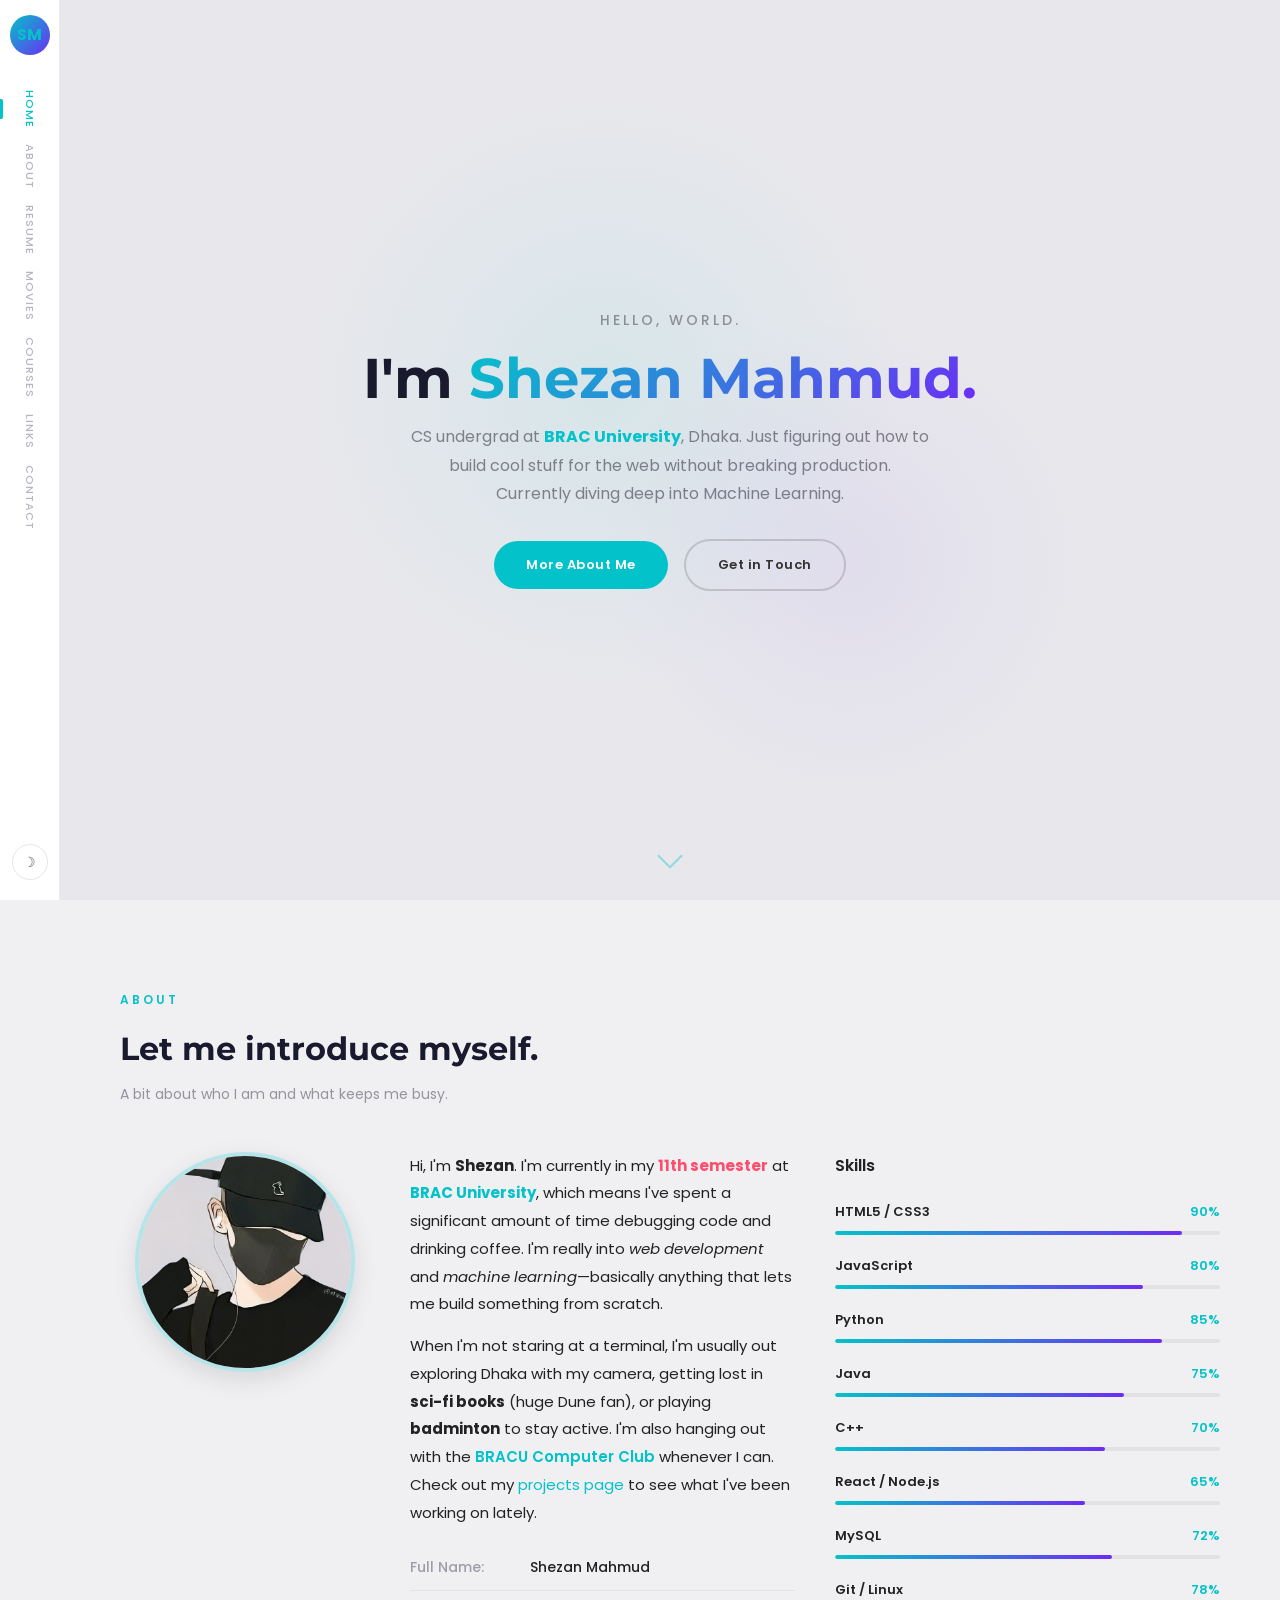
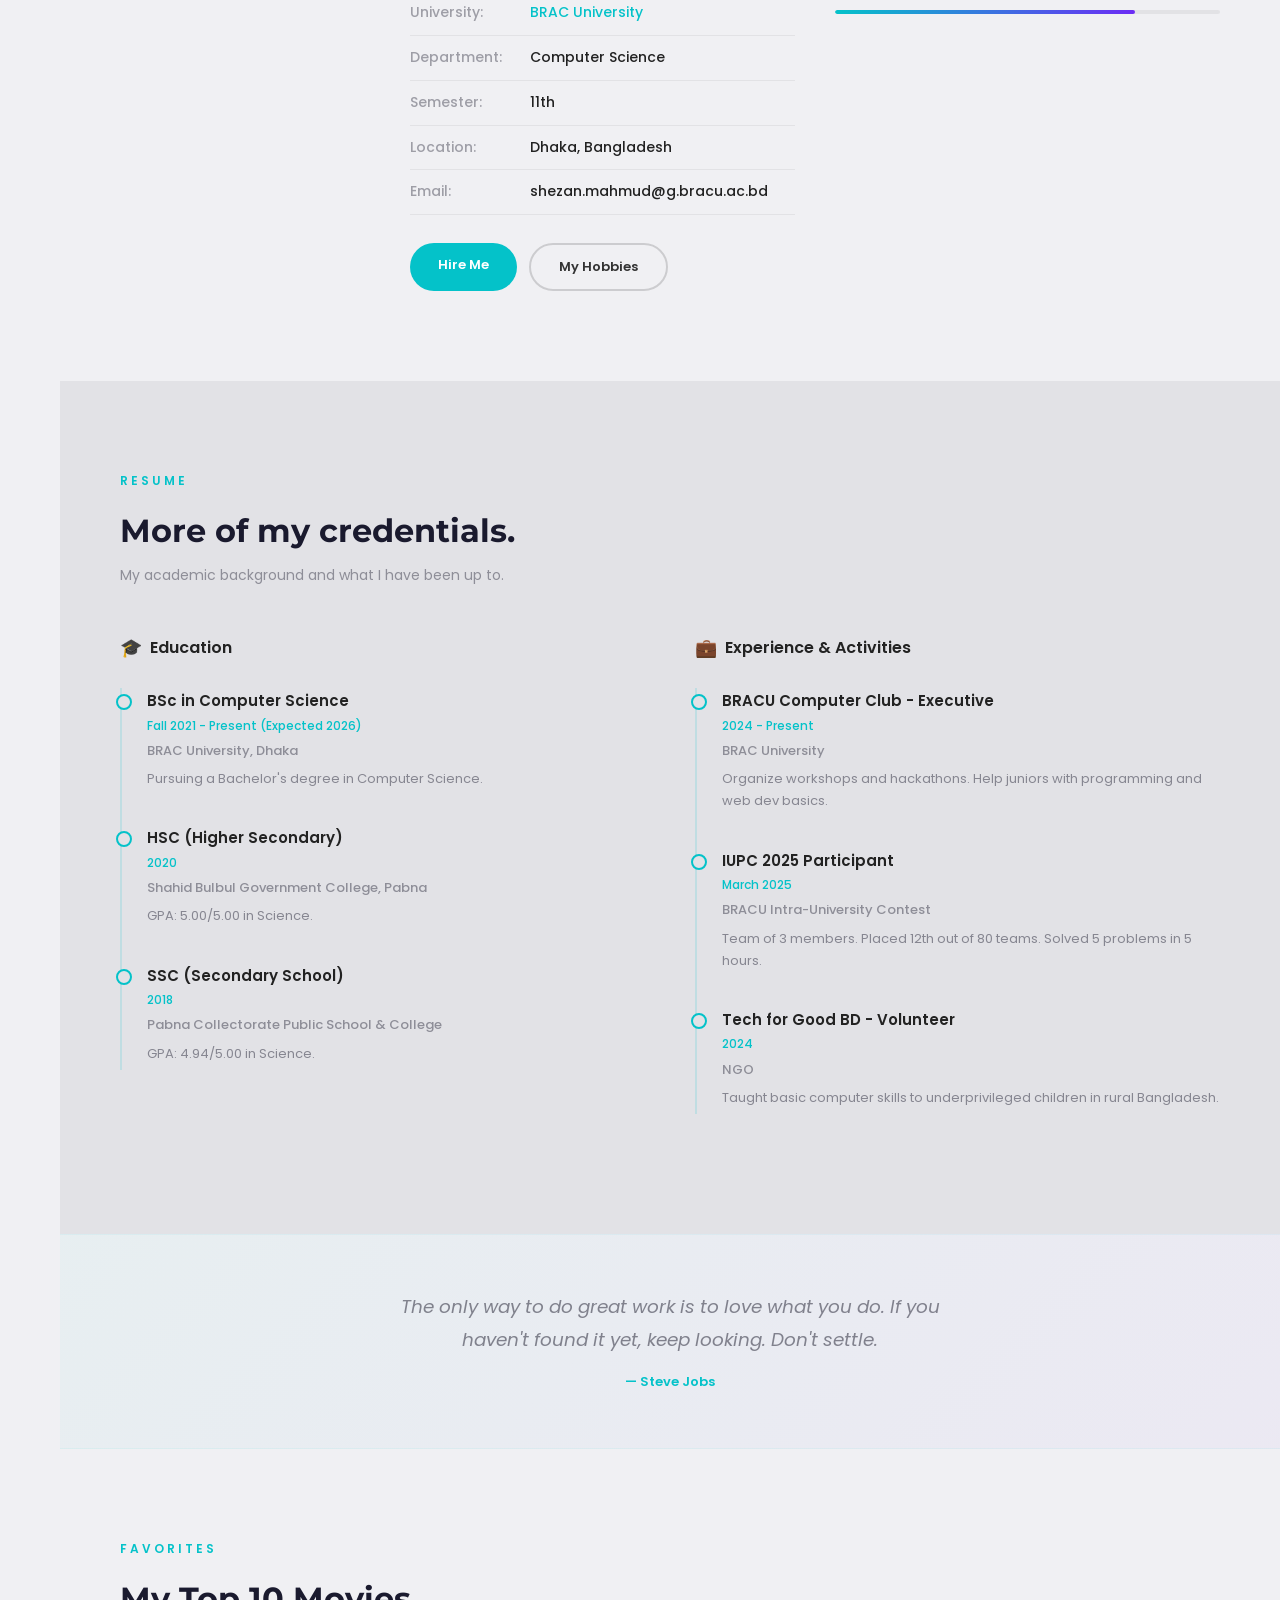
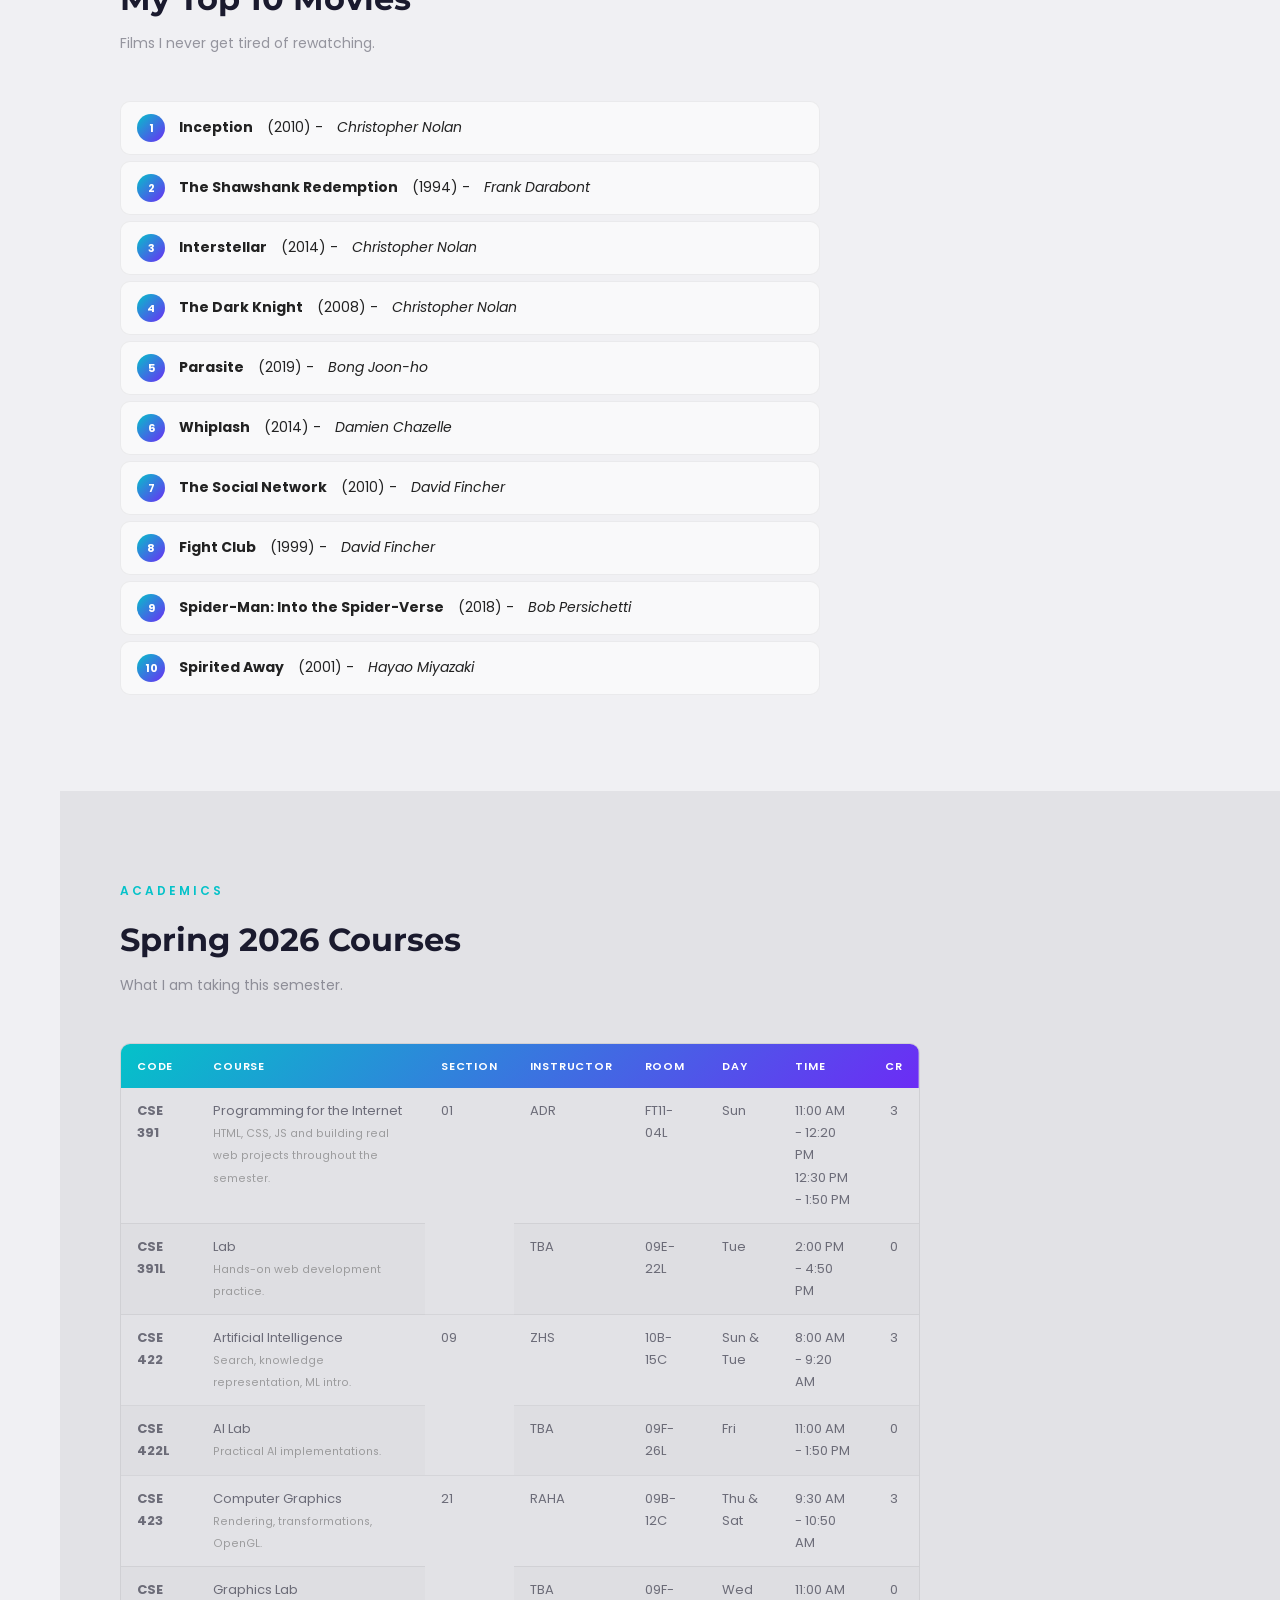
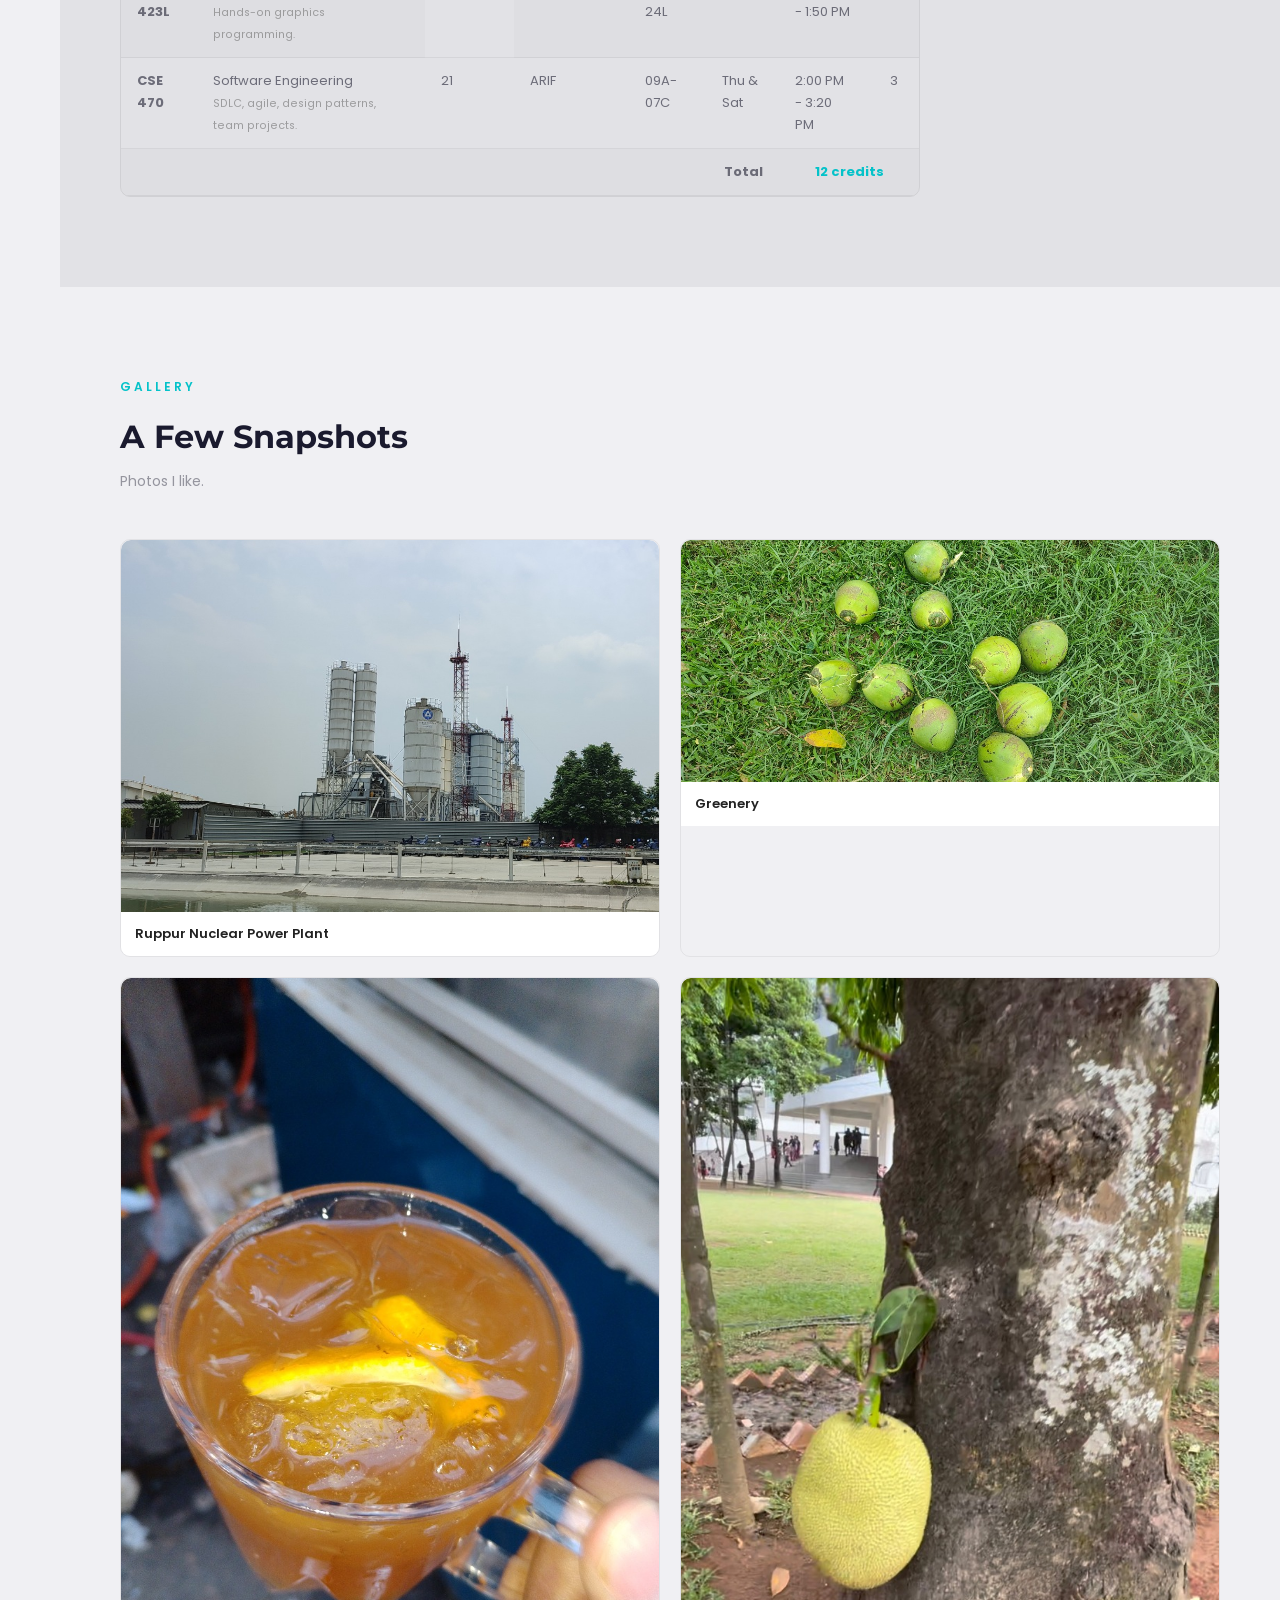
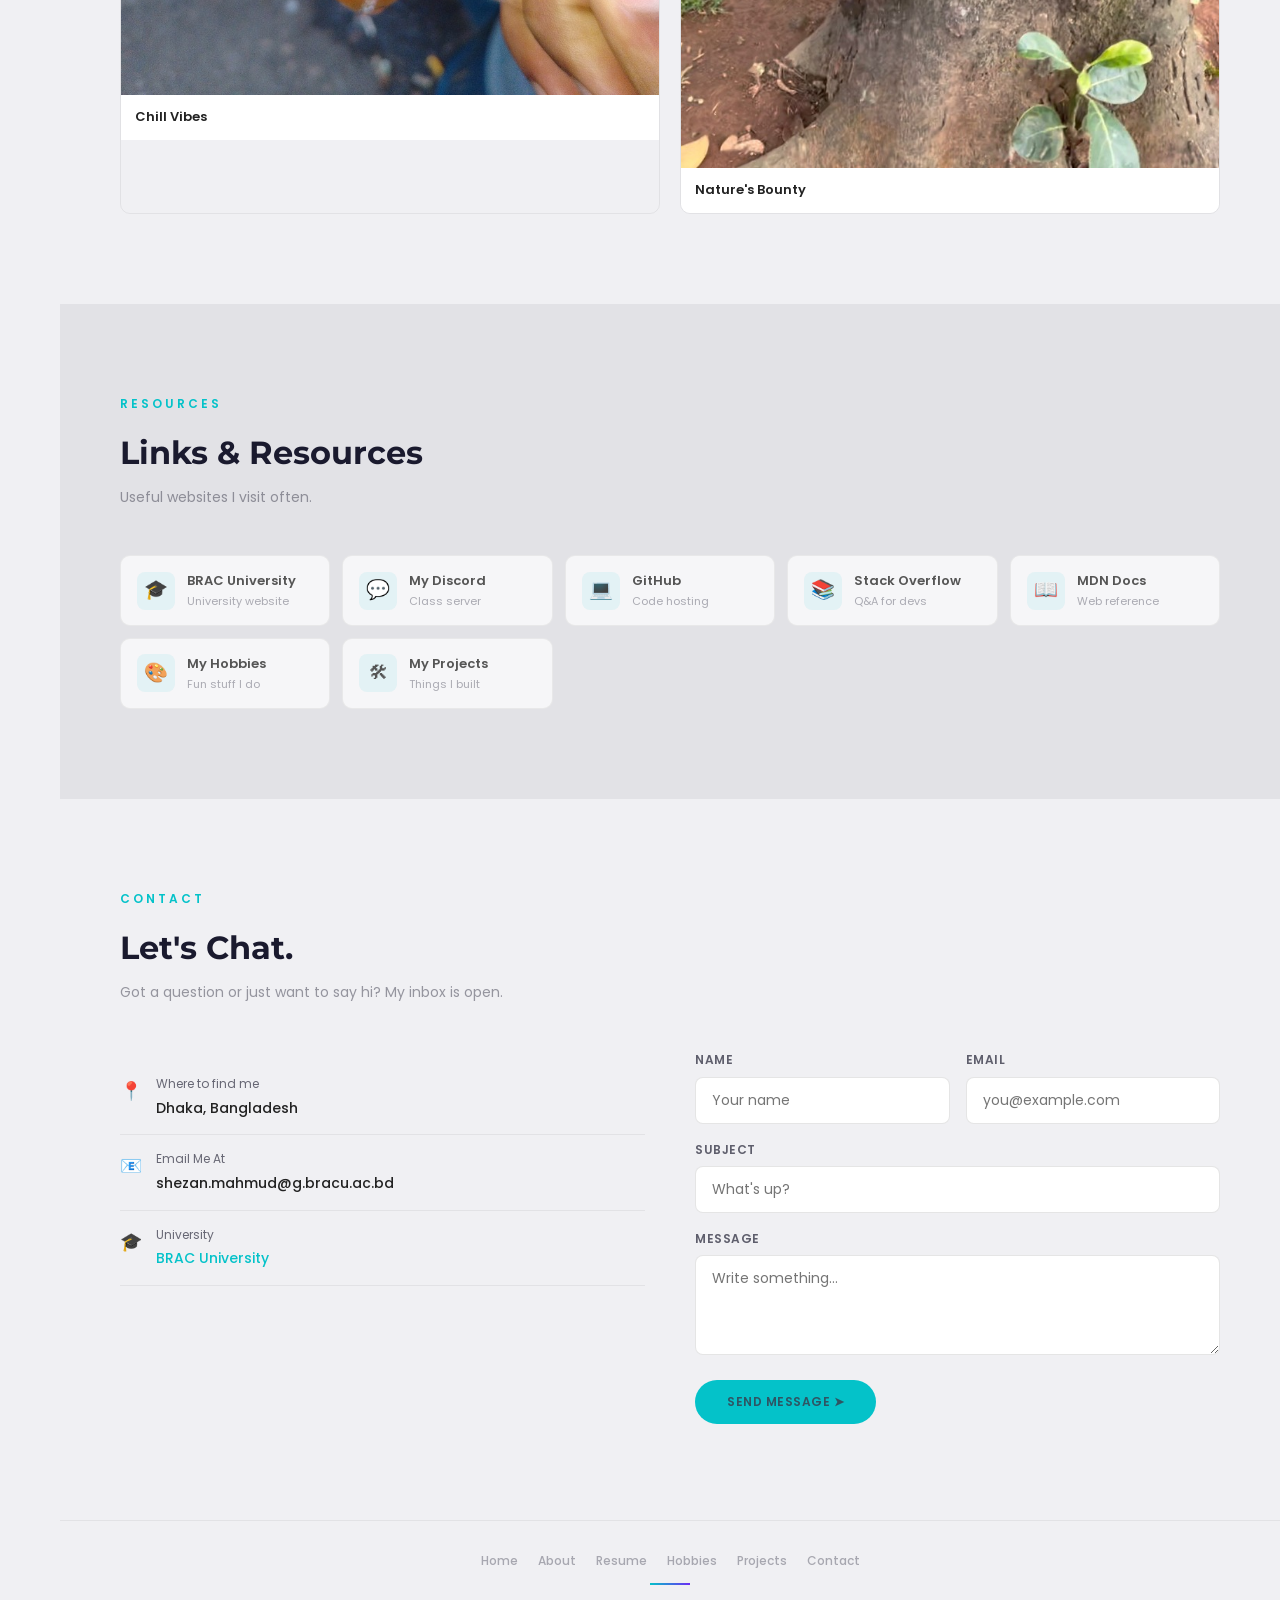
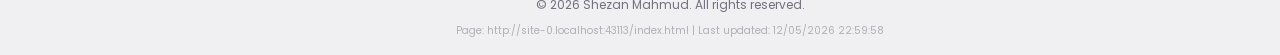
==== index.html @ 52ffd2bb "Initial commit of Personal Webpage" ====
<!DOCTYPE html>
<html lang="en">

<head>
    <meta charset="UTF-8">
    <meta name="viewport" content="width=device-width, initial-scale=1.0">
    <meta name="description" content="Shezan Mahmud - CS Student at BRAC University">
    <meta name="author" content="Shezan Mahmud">
    <title>Shezan Mahmud - Personal Homepage</title>
    <link rel="stylesheet" href="style.css">
    <style>
        .intro-content h1 span {
            background: linear-gradient(135deg, #04c2c9, #6c2cf5);
            -webkit-background-clip: text;
            -webkit-text-fill-color: transparent;
            background-clip: text;
        }
    </style>
</head>

<body class="light-mode">

    <header>
        <nav class="left-nav">
            <a href="#intro" class="nav-logo">SM</a>
            <ul class="nav-links">
                <li><a href="#intro" class="active">Home</a></li>
                <li><a href="#about">About</a></li>
                <li><a href="#resume">Resume</a></li>
                <li><a href="#movies">Movies</a></li>
                <li><a href="#courses">Courses</a></li>
                <li><a href="#links">Links</a></li>
                <li><a href="#contact">Contact</a></li>
            </ul>
            <button class="mode-toggle" id="modeBtn" title="Toggle light/dark">&#9789;</button>
        </nav>

        <div class="mob-header">
            <span class="mob-logo">Shezan Mahmud</span>
            <button class="mob-btn" id="mobToggle">&#9776;</button>
        </div>
        <div class="mob-menu" id="mobMenu">
            <a href="#intro">Home</a>
            <a href="#about">About</a>
            <a href="#resume">Resume</a>
            <a href="#movies">Movies</a>
            <a href="#courses">Courses</a>
            <a href="#links">Links</a>
            <a href="#contact">Contact</a>
            <a href="hobbies.html">Hobbies</a>
            <a href="projects.html">Projects</a>
        </div>
    </header>

    <div class="main-content">

        <section id="intro">
            <div class="intro-content fade-in">
                <p class="intro-hello">Hello, World.</p>
                <h1>I'm <span>Shezan Mahmud.</span></h1>
                <p class="intro-tagline">
                    CS undergrad at <a href="https://www.bracu.ac.bd" target="_blank"><b>BRAC
                            University</b></a>,
                    Dhaka. Just figuring out how to build cool stuff for the web without breaking production.
                    <br>Currently diving deep into Machine Learning.
                </p>
                <div class="intro-btns">
                    <a href="#about" class="btn-filled">More About Me</a>
                    <a href="#contact" class="btn-ghost">Get in Touch</a>
                </div>
            </div>
            <div class="scroll-arrow"><span></span></div>
        </section>

        <section id="about" class="section">
            <p class="section-label">About</p>
            <h2>Let me introduce myself.</h2>
            <p class="section-sub">A bit about who I am and what keeps me busy.</p>

            <div class="about-grid">
                <div class="about-photo">
                    <img src="images/profile.jpg" alt="Shezan Mahmud" class="profile-img">
                </div>
                <div class="about-text-block">
                    <p>
                        Hi, I'm <strong>Shezan</strong>. I'm currently in my <span class="red-text">11th semester</span>
                        at
                        <a href="https://www.bracu.ac.bd" target="_blank"><b>BRAC University</b></a>, which means I've
                        spent
                        a significant amount of time debugging code and drinking coffee.
                        I'm really into <i>web development</i> and <i>machine learning</i>—basically anything that lets
                        me build something from scratch.
                    </p>
                    <p>
                        When I'm not staring at a terminal, I'm usually out exploring Dhaka with my camera,
                        getting lost in <b>sci-fi books</b> (huge Dune fan), or playing <b>badminton</b> to stay active.
                        I'm also hanging out with the <span class="highlight">BRACU Computer Club</span> whenever I can.
                        Check out my <a href="projects.html">projects page</a> to see what I've been working on lately.
                    </p>

                    <ul class="profile-list">
                        <li>
                            <span class="label">Full Name:</span>
                            <span class="value">Shezan Mahmud</span>
                        </li>
                        <li>
                            <span class="label">University:</span>
                            <span class="value"><a href="https://www.bracu.ac.bd" target="_blank">BRAC
                                    University</a></span>
                        </li>
                        <li>
                            <span class="label">Department:</span>
                            <span class="value">Computer Science</span>
                        </li>
                        <li>
                            <span class="label">Semester:</span>
                            <span class="value">11th</span>
                        </li>
                        <li>
                            <span class="label">Location:</span>
                            <span class="value">Dhaka, Bangladesh</span>
                        </li>
                        <li>
                            <span class="label">Email:</span>
                            <span class="value">shezan.mahmud@g.bracu.ac.bd</span>
                        </li>
                    </ul>

                    <div class="about-btns">
                        <a href="#contact" class="btn-filled">Hire Me</a>
                        <a href="hobbies.html" class="btn-ghost">My Hobbies</a>
                    </div>
                </div>

                <div class="skills-block">
                    <h3>Skills</h3>
                    <div class="skill-item">
                        <div class="skill-header">HTML5 / CSS3 <span>90%</span></div>
                        <div class="skill-bar">
                            <div class="skill-fill" style="--pct:90%"></div>
                        </div>
                    </div>
                    <div class="skill-item">
                        <div class="skill-header">JavaScript <span>80%</span></div>
                        <div class="skill-bar">
                            <div class="skill-fill" style="--pct:80%"></div>
                        </div>
                    </div>
                    <div class="skill-item">
                        <div class="skill-header">Python <span>85%</span></div>
                        <div class="skill-bar">
                            <div class="skill-fill" style="--pct:85%"></div>
                        </div>
                    </div>
                    <div class="skill-item">
                        <div class="skill-header">Java <span>75%</span></div>
                        <div class="skill-bar">
                            <div class="skill-fill" style="--pct:75%"></div>
                        </div>
                    </div>
                    <div class="skill-item">
                        <div class="skill-header">C++ <span>70%</span></div>
                        <div class="skill-bar">
                            <div class="skill-fill" style="--pct:70%"></div>
                        </div>
                    </div>
                    <div class="skill-item">
                        <div class="skill-header">React / Node.js <span>65%</span></div>
                        <div class="skill-bar">
                            <div class="skill-fill" style="--pct:65%"></div>
                        </div>
                    </div>
                    <div class="skill-item">
                        <div class="skill-header">MySQL <span>72%</span></div>
                        <div class="skill-bar">
                            <div class="skill-fill" style="--pct:72%"></div>
                        </div>
                    </div>
                    <div class="skill-item">
                        <div class="skill-header">Git / Linux <span>78%</span></div>
                        <div class="skill-bar">
                            <div class="skill-fill" style="--pct:78%"></div>
                        </div>
                    </div>
                </div>
            </div>
        </section>

        <section id="resume" class="section section-dark">
            <p class="section-label">Resume</p>
            <h2>More of my credentials.</h2>
            <p class="section-sub">My academic background and what I have been up to.</p>

            <div class="resume-grid">
                <div class="resume-col">
                    <h3><span class="col-icon">&#127891;</span> Education</h3>
                    <div class="timeline">
                        <div class="t-item">
                            <h4>BSc in Computer Science</h4>
                            <p class="t-date">Fall 2021 - Present (Expected 2026)</p>
                            <p class="t-place">BRAC University, Dhaka</p>
                            <p class="t-desc">Pursuing a Bachelor's degree in Computer Science.</p>
                        </div>
                        <div class="t-item">
                            <h4>HSC (Higher Secondary)</h4>
                            <p class="t-date">2020</p>
                            <p class="t-place">Shahid Bulbul Government College, Pabna</p>
                            <p class="t-desc">GPA: 5.00/5.00 in Science.</p>
                        </div>
                        <div class="t-item">
                            <h4>SSC (Secondary School)</h4>
                            <p class="t-date">2018</p>
                            <p class="t-place">Pabna Collectorate Public School &amp; College</p>
                            <p class="t-desc">GPA: 4.94/5.00 in Science.</p>
                        </div>
                    </div>
                </div>

                <div class="resume-col">
                    <h3><span class="col-icon">&#128188;</span> Experience &amp; Activities</h3>
                    <div class="timeline">
                        <div class="t-item">
                            <h4>BRACU Computer Club - Executive</h4>
                            <p class="t-date">2024 - Present</p>
                            <p class="t-place">BRAC University</p>
                            <p class="t-desc">Organize workshops and hackathons. Help juniors with programming and web
                                dev basics.</p>
                        </div>
                        <div class="t-item">
                            <h4>IUPC 2025 Participant</h4>
                            <p class="t-date">March 2025</p>
                            <p class="t-place">BRACU Intra-University Contest</p>
                            <p class="t-desc">Team of 3 members. Placed 12th out of 80 teams. Solved 5 problems in 5
                                hours.</p>
                        </div>
                        <div class="t-item">
                            <h4>Tech for Good BD - Volunteer</h4>
                            <p class="t-date">2024</p>
                            <p class="t-place">NGO</p>
                            <p class="t-desc">Taught basic computer skills to underprivileged children in rural
                                Bangladesh.</p>
                        </div>
                    </div>
                </div>
            </div>
        </section>

        <div class="quote-bar">
            <blockquote>
                The only way to do great work is to love what you do.
                If you haven't found it yet, keep looking. Don't settle.
                <p class="said-by">&mdash; Steve Jobs</p>
            </blockquote>
        </div>

        <section id="movies" class="section">
            <p class="section-label">Favorites</p>
            <h2>My Top 10 Movies</h2>
            <p class="section-sub">Films I never get tired of rewatching.</p>

            <ol class="movies-list">
                <li><strong>Inception</strong> (2010) - <em>Christopher Nolan</em></li>
                <li><strong>The Shawshank Redemption</strong> (1994) - <em>Frank Darabont</em></li>
                <li><strong>Interstellar</strong> (2014) - <em>Christopher Nolan</em></li>
                <li><strong>The Dark Knight</strong> (2008) - <em>Christopher Nolan</em></li>
                <li><strong>Parasite</strong> (2019) - <em>Bong Joon-ho</em></li>
                <li><strong>Whiplash</strong> (2014) - <em>Damien Chazelle</em></li>
                <li><strong>The Social Network</strong> (2010) - <em>David Fincher</em></li>
                <li><strong>Fight Club</strong> (1999) - <em>David Fincher</em></li>
                <li><strong>Spider-Man: Into the Spider-Verse</strong> (2018) - <em>Bob Persichetti</em></li>
                <li><strong>Spirited Away</strong> (2001) - <em>Hayao Miyazaki</em></li>
            </ol>
        </section>

        <section id="courses" class="section section-dark">
            <p class="section-label">Academics</p>
            <h2>Spring 2026 Courses</h2>
            <p class="section-sub">What I am taking this semester.</p>

            <div class="tbl-wrap">
                <table class="tbl">
                    <thead>
                        <tr>
                            <th>Code</th>
                            <th>Course</th>
                            <th>Section</th>
                            <th>Instructor</th>
                            <th>Room</th>
                            <th>Day</th>
                            <th>Time</th>
                            <th>Cr</th>
                        </tr>
                    </thead>
                    <tbody>
                        <tr>
                            <td><b>CSE 391</b></td>
                            <td>
                                Programming for the Internet<br>
                                <small style="color:rgba(110,110,110,0.6)">HTML, CSS, JS and building real
                                    web projects throughout the semester.</small>
                            </td>
                            <td rowspan="2">01</td>
                            <td>ADR</td>
                            <td>FT11-04L</td>
                            <td>Sun</td>
                            <td>11:00 AM - 12:20 PM<br>12:30 PM - 1:50 PM</td>
                            <td style="text-align:center">3</td>
                        </tr>
                        <tr>
                            <td><b>CSE 391L</b></td>
                            <td>
                                Lab<br>
                                <small style="color:rgba(110,110,110,0.6)">Hands-on web development practice.</small>
                            </td>
                            <td>TBA</td>
                            <td>09E-22L</td>
                            <td>Tue</td>
                            <td>2:00 PM - 4:50 PM</td>
                            <td style="text-align:center">0</td>
                        </tr>
                        <tr>
                            <td><b>CSE 422</b></td>
                            <td>
                                Artificial Intelligence<br>
                                <small style="color:rgba(110,110,110,0.6)">Search, knowledge representation, ML
                                    intro.</small>
                            </td>
                            <td rowspan="2">09</td>
                            <td>ZHS</td>
                            <td>10B-15C</td>
                            <td>Sun &amp; Tue</td>
                            <td>8:00 AM - 9:20 AM</td>
                            <td style="text-align:center">3</td>
                        </tr>
                        <tr>
                            <td><b>CSE 422L</b></td>
                            <td>
                                AI Lab<br>
                                <small style="color:rgba(110,110,110,0.6)">Practical AI implementations.</small>
                            </td>
                            <td>TBA</td>
                            <td>09F-26L</td>
                            <td>Fri</td>
                            <td>11:00 AM - 1:50 PM</td>
                            <td style="text-align:center">0</td>
                        </tr>
                        <tr>
                            <td><b>CSE 423</b></td>
                            <td>
                                Computer Graphics<br>
                                <small style="color:rgba(110,110,110,0.6)">Rendering, transformations, OpenGL.</small>
                            </td>
                            <td rowspan="2">21</td>
                            <td>RAHA</td>
                            <td>09B-12C</td>
                            <td>Thu &amp; Sat</td>
                            <td>9:30 AM - 10:50 AM</td>
                            <td style="text-align:center">3</td>
                        </tr>
                        <tr>
                            <td><b>CSE 423L</b></td>
                            <td>
                                Graphics Lab<br>
                                <small style="color:rgba(110,110,110,0.6)">Hands-on graphics programming.</small>
                            </td>
                            <td>TBA</td>
                            <td>09F-24L</td>
                            <td>Wed</td>
                            <td>11:00 AM - 1:50 PM</td>
                            <td style="text-align:center">0</td>
                        </tr>
                        <tr>
                            <td><b>CSE 470</b></td>
                            <td>
                                Software Engineering<br>
                                <small style="color:rgba(110,110,110,0.6)">SDLC, agile, design patterns, team
                                    projects.</small>
                            </td>
                            <td>21</td>
                            <td>ARIF</td>
                            <td>09A-07C</td>
                            <td>Thu &amp; Sat</td>
                            <td>2:00 PM - 3:20 PM</td>
                            <td style="text-align:center">3</td>
                        </tr>
                        <tr>
                            <td colspan="6" style="text-align:right"><b>Total</b></td>
                            <td colspan="2" style="text-align:center; color:#04c2c9"><b>12 credits</b></td>
                        </tr>
                    </tbody>
                </table>
            </div>
        </section>

        <section class="section">
            <p class="section-label">Gallery</p>
            <h2>A Few Snapshots</h2>
            <p class="section-sub">Photos I like.</p>

            <div class="pics-grid">
                <div class="pic-card">
                    <img src="images/snap1.jpg" alt="Ruppur Nuclear Power Plant">
                    <div class="pic-label">Ruppur Nuclear Power Plant</div>
                </div>
                <div class="pic-card">
                    <img src="images/snap4.jpg" alt="Fresh Coconuts">
                    <div class="pic-label">Greenery</div>
                </div>
                <div class="pic-card">
                    <img src="images/snap2.jpg" alt="Refreshing Drink">
                    <div class="pic-label">Chill Vibes</div>
                </div>
                <div class="pic-card">
                    <img src="images/snap3.jpg" alt="Jackfruit Tree">
                    <div class="pic-label">Nature's Bounty</div>
                </div>
            </div>
        </section>

        <section id="links" class="section section-dark">
            <p class="section-label">Resources</p>
            <h2>Links &amp; Resources</h2>
            <p class="section-sub">Useful websites I visit often.</p>

            <div class="links-grid">
                <a href="https://www.bracu.ac.bd" target="_blank" class="link-card">
                    <div class="link-icon">&#127891;</div>
                    <div>
                        <div class="link-name">BRAC University</div>
                        <div class="link-sub">University website</div>
                    </div>
                </a>
                <a href="https://discord.gg/" target="_blank" class="link-card">
                    <div class="link-icon">&#128172;</div>
                    <div>
                        <div class="link-name">My Discord</div>
                        <div class="link-sub">Class server</div>
                    </div>
                </a>
                <a href="https://github.com/b19szn" target="_blank" class="link-card">
                    <div class="link-icon">&#128187;</div>
                    <div>
                        <div class="link-name">GitHub</div>
                        <div class="link-sub">Code hosting</div>
                    </div>
                </a>
                <a href="https://stackoverflow.com" target="_blank" class="link-card">
                    <div class="link-icon">&#128218;</div>
                    <div>
                        <div class="link-name">Stack Overflow</div>
                        <div class="link-sub">Q&amp;A for devs</div>
                    </div>
                </a>
                <a href="https://developer.mozilla.org" target="_blank" class="link-card">
                    <div class="link-icon">&#128214;</div>
                    <div>
                        <div class="link-name">MDN Docs</div>
                        <div class="link-sub">Web reference</div>
                    </div>
                </a>
                <a href="hobbies.html" class="link-card">
                    <div class="link-icon">&#127912;</div>
                    <div>
                        <div class="link-name">My Hobbies</div>
                        <div class="link-sub">Fun stuff I do</div>
                    </div>
                </a>
                <a href="projects.html" class="link-card">
                    <div class="link-icon">&#128736;</div>
                    <div>
                        <div class="link-name">My Projects</div>
                        <div class="link-sub">Things I built</div>
                    </div>
                </a>
            </div>
        </section>

        <section id="contact" class="section">
            <p class="section-label">Contact</p>
            <h2>Let's Chat.</h2>
            <p class="section-sub">Got a question or just want to say hi? My inbox is open.</p>

            <div class="contact-grid">
                <div>
                    <ul class="contact-info-list">
                        <li>
                            <span class="ci-icon">&#128205;</span>
                            <div>
                                <p class="ci-label">Where to find me</p>
                                <p class="ci-value">Dhaka, Bangladesh</p>
                            </div>
                        </li>
                        <li>
                            <span class="ci-icon">&#128231;</span>
                            <div>
                                <p class="ci-label">Email Me At</p>
                                <p class="ci-value">shezan.mahmud@g.bracu.ac.bd</p>
                            </div>
                        </li>
                        <li>
                            <span class="ci-icon">&#127891;</span>
                            <div>
                                <p class="ci-label">University</p>
                                <p class="ci-value"><a href="https://www.bracu.ac.bd" target="_blank">BRAC
                                        University</a></p>
                            </div>
                        </li>
                    </ul>
                </div>


                <input type="checkbox" id="success-trigger" class="hidden-trigger">

                <form class="contact-form" onsubmit="return false;">
                    <div class="form-row">
                        <div>
                            <label for="fname">Name</label>
                            <input type="text" id="fname" name="name" placeholder="Your name" required>
                        </div>
                        <div>
                            <label for="femail">Email</label>
                            <input type="email" id="femail" name="email" placeholder="you@example.com" required>
                        </div>
                    </div>
                    <label for="fsubj">Subject</label>
                    <input type="text" id="fsubj" name="subject" placeholder="What's up?">
                    <label for="fmsg">Message</label>
                    <textarea id="fmsg" name="message" placeholder="Write something..." required></textarea>


                    <label for="success-trigger" class="send-btn" style="display:inline-block; text-align:center;">Send
                        Message &#10148;</label>
                </form>

                <div class="success-message">
                    <h3>&#10004; Message Sent Successfully!</h3>
                    <p>Thanks for reaching out, I'll get back to you soon.</p>
                    <label for="success-trigger" class="btn-ghost"
                        style="cursor:pointer; margin-top:15px; display:inline-block;">Send Another</label>
                </div>
            </div>
        </section>

        <footer class="footer">
            <div class="footer-links">
                <a href="#intro">Home</a>
                <a href="#about">About</a>
                <a href="#resume">Resume</a>
                <a href="hobbies.html">Hobbies</a>
                <a href="projects.html">Projects</a>
                <a href="#contact">Contact</a>
            </div>
            <hr>
            <p>&copy; 2026 Shezan Mahmud. All rights reserved.</p>
            <p class="page-meta" id="pginfo"></p>
        </footer>

    </div>

    <script>
        document.getElementById('pginfo').innerHTML =
            'Page: ' + window.location.href + ' | Last updated: ' + document.lastModified;

        var modeBtn = document.getElementById('modeBtn');
        if (localStorage.getItem('darkMode') === 'yes') {
            document.body.classList.remove('light-mode');
            modeBtn.innerHTML = '&#9789;';
        }
        modeBtn.onclick = function () {
            document.body.classList.toggle('light-mode');
            if (document.body.classList.contains('light-mode')) {
                localStorage.setItem('darkMode', 'no');
                modeBtn.innerHTML = '&#9728;';
            } else {
                localStorage.setItem('darkMode', 'yes');
                modeBtn.innerHTML = '&#9789;';
            }
        };

        var mobToggle = document.getElementById('mobToggle');
        var mobMenu = document.getElementById('mobMenu');
        mobToggle.onclick = function () {
            mobMenu.classList.toggle('open');
        };
        var mobLinks = mobMenu.querySelectorAll('a');
        for (var i = 0; i < mobLinks.length; i++) {
            mobLinks[i].onclick = function () {
                mobMenu.classList.remove('open');
            };
        }
    </script>

</body>

</html>
---- style.css ----
@import url('https://fonts.googleapis.com/css2?family=Poppins:wght@300;400;500;600;700&family=Montserrat:wght@400;700&display=swap');

* {
    margin: 0;
    padding: 0;
    box-sizing: border-box;
}

html {
    scroll-behavior: smooth;
    font-size: 16px;
}

body {
    font-family: 'Poppins', sans-serif;
    background: #151515;
    color: #a0a0a0;
    line-height: 1.7;
    overflow-x: hidden;
}

body.light-mode {
    background: #f0f0f3;
    color: #222222;
}

a {
    color: #04c2c9;
    text-decoration: none;
    transition: color 0.3s;
}

a:hover {
    color: #02e0e8;
}

body.light-mode a {
    color: #04c2c9;
}

img {
    max-width: 100%;
}

.left-nav {
    position: fixed;
    top: 0;
    left: 0;
    width: 60px;
    height: 100%;
    background: #111111;
    z-index: 200;
    display: flex;
    flex-direction: column;
    align-items: center;
    border-right: 1px solid rgba(255, 255, 255, 0.04);
}

body.light-mode .left-nav {
    background: #fff;
    border-right: 1px solid rgba(0, 0, 0, 0.08);
}

.nav-logo {
    width: 40px;
    height: 40px;
    margin-top: 15px;
    border-radius: 50%;
    display: flex;
    align-items: center;
    justify-content: center;
    font-weight: 700;
    font-size: 16px;
    color: #fff;
    background: linear-gradient(135deg, #04c2c9, #6c2cf5);
    text-decoration: none;
}

.nav-links {
    list-style: none;
    margin-top: 30px;
    display: flex;
    flex-direction: column;
    gap: 6px;
    width: 100%;
}

.nav-links li a {
    display: flex;
    align-items: center;
    justify-content: center;
    width: 100%;
    height: auto;
    padding: 5px 0;
    color: rgba(169, 169, 184, 0.85);
    font-size: 11px;
    font-weight: 500;
    text-transform: uppercase;
    letter-spacing: 1px;
    transition: all 0.3s;
    position: relative;
    text-decoration: none;
    writing-mode: vertical-rl;
    text-orientation: mixed;
}

.nav-links li a:hover,
.nav-links li a.active {
    color: #04c2c9;
}

.nav-links li a.active::before {
    content: '';
    position: absolute;
    left: 0;
    top: 50%;
    transform: translateY(-50%);
    width: 3px;
    height: 20px;
    background: #04c2c9;
    border-radius: 0 2px 2px 0;
}

.mode-toggle {
    margin-top: auto;
    margin-bottom: 20px;
    width: 36px;
    height: 36px;
    border: 1px solid rgba(255, 255, 255, 0.08);
    border-radius: 50%;
    display: flex;
    align-items: center;
    justify-content: center;
    cursor: pointer;
    font-size: 14px;
    color: rgba(169, 169, 184, 0.5);
    transition: all 0.3s;
    background: none;
}

body.light-mode .mode-toggle {
    border-color: rgba(0, 0, 0, 0.1);
    color: #555;
}

.mode-toggle:hover {
    color: #04c2c9;
    border-color: #04c2c9;
}

.mob-header {
    display: none;
    position: fixed;
    top: 0;
    left: 0;
    right: 0;
    height: 56px;
    background: rgba(11, 11, 15, 0.95);
    backdrop-filter: blur(10px);
    z-index: 190;
    align-items: center;
    justify-content: space-between;
    padding: 0 18px;
    border-bottom: 1px solid rgba(255, 255, 255, 0.04);
}

body.light-mode .mob-header {
    background: rgba(255, 255, 255, 0.95);
    border-bottom: 1px solid rgba(0, 0, 0, 0.06);
}

.mob-header .mob-logo {
    font-weight: 700;
    font-size: 16px;
    background: linear-gradient(135deg, #04c2c9, #6c2cf5);
    -webkit-background-clip: text;
    -webkit-text-fill-color: transparent;
    background-clip: text;
}

.mob-btn {
    background: none;
    border: none;
    color: #a9a9b8;
    font-size: 22px;
    cursor: pointer;
}

body.light-mode .mob-btn {
    color: #555;
}

.mob-menu {
    display: none;
    position: fixed;
    top: 56px;
    left: 0;
    right: 0;
    bottom: 0;
    background: rgba(11, 11, 15, 0.98);
    z-index: 185;
    flex-direction: column;
    align-items: center;
    justify-content: center;
    gap: 15px;
}

body.light-mode .mob-menu {
    background: rgba(244, 244, 248, 0.98);
}

.mob-menu.open {
    display: flex;
}

.mob-menu a {
    font-size: 18px;
    color: rgba(255, 255, 255, 0.5);
    font-weight: 500;
    padding: 8px 0;
    transition: color 0.3s;
}

body.light-mode .mob-menu a {
    color: #555;
}

.mob-menu a:hover {
    color: #04c2c9;
}

.main-content {
    margin-left: 60px;
}

#intro {
    height: 100vh;
    display: flex;
    align-items: center;
    justify-content: center;
    text-align: center;
    position: relative;
    overflow: hidden;
    background: #151515;
}

body.light-mode #intro {
    background: #e8e8ec;
}

#intro::before {
    content: '';
    position: absolute;
    width: 600px;
    height: 600px;
    background: radial-gradient(circle, rgba(4, 194, 201, 0.08) 0%, transparent 70%);
    top: 10%;
    left: 20%;
    animation: floatGlow 12s ease-in-out infinite;
}

#intro::after {
    content: '';
    position: absolute;
    width: 500px;
    height: 500px;
    background: radial-gradient(circle, rgba(108, 44, 245, 0.06) 0%, transparent 70%);
    bottom: 10%;
    right: 15%;
    animation: floatGlow 15s ease-in-out infinite reverse;
}

@keyframes floatGlow {

    0%,
    100% {
        transform: translate(0, 0);
    }

    50% {
        transform: translate(30px, -20px);
    }
}

.intro-content {
    position: relative;
    z-index: 2;
}

.intro-hello {
    font-size: 14px;
    font-weight: 500;
    letter-spacing: 3px;
    text-transform: uppercase;
    color: rgba(169, 169, 184, 0.5);
    margin-bottom: 14px;
}

body.light-mode .intro-hello {
    color: rgba(58, 58, 74, 0.5);
}

.intro-content h1 {
    font-family: 'Montserrat', sans-serif;
    font-size: 3.5em;
    font-weight: 700;
    color: #fff;
    line-height: 1.15;
    margin-bottom: 12px;
}

body.light-mode .intro-content h1 {
    color: #1a1a2e;
}

.intro-content h1 span {
    color: #04c2c9;
}

.intro-tagline {
    font-size: 16px;
    color: rgba(169, 169, 184, 0.6);
    max-width: 520px;
    margin: 0 auto 30px;
    line-height: 1.8;
}

body.light-mode .intro-tagline {
    color: rgba(58, 58, 74, 0.6);
}

.intro-btns a {
    display: inline-block;
    padding: 13px 32px;
    border-radius: 30px;
    font-weight: 600;
    font-size: 13px;
    margin: 0 6px;
    transition: all 0.3s;
    letter-spacing: 0.5px;
}

.btn-filled {
    background: #04c2c9;
    color: #fff;
}

body.light-mode .btn-filled {
    color: #fff;
}

.btn-filled:hover {
    background: #02e0e8;
    transform: translateY(-2px);
    box-shadow: 0 8px 25px rgba(4, 194, 201, 0.3);
    color: #fff;
    text-decoration: none;
}

.btn-ghost {
    border: 2px solid rgba(169, 169, 184, 0.2);
    color: #a9a9b8;
}

body.light-mode .btn-ghost {
    border-color: rgba(0, 0, 0, 0.15);
    color: #333;
}

.btn-ghost:hover {
    border-color: #04c2c9;
    color: #04c2c9;
    transform: translateY(-2px);
    text-decoration: none;
}

.scroll-arrow {
    position: absolute;
    bottom: 35px;
    left: 50%;
    transform: translateX(-50%);
    z-index: 2;
}

.scroll-arrow span {
    display: block;
    width: 18px;
    height: 18px;
    border-right: 2px solid rgba(4, 194, 201, 0.4);
    border-bottom: 2px solid rgba(4, 194, 201, 0.4);
    transform: rotate(45deg);
    animation: bounce 2s infinite;
}

@keyframes bounce {

    0%,
    100% {
        transform: rotate(45deg) translate(0, 0);
        opacity: 0.4;
    }

    50% {
        transform: rotate(45deg) translate(6px, 6px);
        opacity: 1;
    }
}

.section {
    padding: 90px 60px;
    position: relative;
}

.section-label {
    font-size: 12px;
    font-weight: 600;
    letter-spacing: 3px;
    text-transform: uppercase;
    color: #04c2c9;
    margin-bottom: 12px;
}

.section h2 {
    font-family: 'Montserrat', sans-serif;
    font-size: 2em;
    font-weight: 700;
    color: #fff;
    margin-bottom: 6px;
}

body.light-mode .section h2 {
    color: #1a1a2e;
}

.section .section-sub {
    color: rgba(169, 169, 184, 0.45);
    font-size: 14px;
    margin-bottom: 45px;
    max-width: 580px;
}

body.light-mode .section .section-sub {
    color: rgba(58, 58, 74, 0.5);
}

.about-grid {
    display: grid;
    grid-template-columns: 250px 1fr 1fr;
    gap: 40px;
    align-items: start;
}

.about-photo {
    display: flex;
    align-items: flex-start;
    justify-content: center;
}

.profile-img {
    width: 220px;
    height: 220px;
    border-radius: 50%;
    object-fit: cover;
    border: 4px solid rgba(4, 194, 201, 0.3);
    box-shadow: 0 0 30px rgba(4, 194, 201, 0.15);
    transition: all 0.4s;
}

body.light-mode .profile-img {
    border-color: rgba(4, 194, 201, 0.25);
    box-shadow: 0 8px 25px rgba(0, 0, 0, 0.1);
}

.profile-img:hover {
    transform: scale(1.04);
    box-shadow: 0 0 40px rgba(4, 194, 201, 0.25);
}

.about-text-block p {
    font-size: 15px;
    line-height: 1.85;
    margin-bottom: 14px;
}

.profile-list {
    list-style: none;
    margin-top: 20px;
}

.profile-list li {
    display: flex;
    padding: 10px 0;
    border-bottom: 1px solid rgba(255, 255, 255, 0.04);
    font-size: 14px;
}

body.light-mode .profile-list li {
    border-bottom-color: rgba(0, 0, 0, 0.06);
}

.profile-list li .label {
    min-width: 120px;
    color: rgba(169, 169, 184, 0.4);
    font-weight: 500;
}

body.light-mode .profile-list li .label {
    color: rgba(58, 58, 74, 0.45);
}

.profile-list li .value {
    color: #e0e0e0;
    font-weight: 500;
}

body.light-mode .profile-list li .value {
    color: #222;
}

.skills-block h3 {
    font-size: 16px;
    font-weight: 600;
    color: #d0d0da;
    margin-bottom: 22px;
}

body.light-mode .skills-block h3 {
    color: #222;
}

.skill-item {
    margin-bottom: 20px;
}

.skill-header {
    display: flex;
    justify-content: space-between;
    font-size: 13px;
    font-weight: 600;
    margin-bottom: 8px;
    color: #d0d0da;
}

body.light-mode .skill-header {
    color: #222;
}

.skill-header span {
    color: #04c2c9;
}

.skill-bar {
    height: 4px;
    background: rgba(255, 255, 255, 0.06);
    border-radius: 2px;
    overflow: hidden;
}

body.light-mode .skill-bar {
    background: rgba(0, 0, 0, 0.06);
}

.skill-fill {
    height: 100%;
    background: linear-gradient(90deg, #04c2c9, #6c2cf5);
    border-radius: 2px;
    width: 0;
    animation: grow 1.8s ease forwards;
}

@keyframes grow {
    to {
        width: var(--pct);
    }
}

.about-btns {
    margin-top: 28px;
    display: flex;
    gap: 12px;
}

.about-btns a {
    display: inline-block;
    padding: 11px 28px;
    border-radius: 30px;
    font-weight: 600;
    font-size: 13px;
    transition: all 0.3s;
}

.section-dark {
    background: #111111;
}

body.light-mode .section-dark {
    background: #e2e2e6;
}

.resume-grid {
    display: grid;
    grid-template-columns: 1fr 1fr;
    gap: 50px;
}

.resume-col h3 {
    font-size: 16px;
    font-weight: 600;
    color: #d0d0da;
    margin-bottom: 25px;
    display: flex;
    align-items: center;
    gap: 8px;
}

body.light-mode .resume-col h3 {
    color: #222;
}

.resume-col h3 .col-icon {
    color: #04c2c9;
    font-size: 18px;
}

.timeline {
    border-left: 2px solid rgba(4, 194, 201, 0.15);
    padding-left: 25px;
}

.t-item {
    position: relative;
    margin-bottom: 30px;
    padding-bottom: 5px;
}

.t-item::before {
    content: '';
    position: absolute;
    left: -31px;
    top: 6px;
    width: 12px;
    height: 12px;
    border-radius: 50%;
    background: #151515;
    border: 2px solid #04c2c9;
}

body.light-mode .t-item::before {
    background: #e2e2e6;
}

.t-item h4 {
    font-size: 15px;
    font-weight: 600;
    color: #e0e0e0;
    margin-bottom: 2px;
}

body.light-mode .t-item h4 {
    color: #222;
}

.t-item .t-date {
    font-size: 12px;
    color: #04c2c9;
    font-weight: 500;
    margin-bottom: 4px;
}

.t-item .t-place {
    font-size: 13px;
    color: rgba(169, 169, 184, 0.5);
    margin-bottom: 6px;
    font-weight: 500;
}

body.light-mode .t-item .t-place {
    color: rgba(58, 58, 74, 0.5);
}

.t-item .t-desc {
    font-size: 13px;
    line-height: 1.7;
    color: rgba(169, 169, 184, 0.55);
}

body.light-mode .t-item .t-desc {
    color: rgba(58, 58, 74, 0.55);
}

.quote-bar {
    text-align: center;
    padding: 55px 40px;
    background: linear-gradient(135deg, rgba(4, 194, 201, 0.06), rgba(108, 44, 245, 0.06));
    border-top: 1px solid rgba(4, 194, 201, 0.06);
    border-bottom: 1px solid rgba(4, 194, 201, 0.06);
}

body.light-mode .quote-bar {
    background: linear-gradient(135deg, rgba(4, 194, 201, 0.04), rgba(108, 44, 245, 0.04));
}

.quote-bar blockquote {
    max-width: 600px;
    margin: 0 auto;
    font-size: 1.15em;
    font-style: italic;
    line-height: 1.8;
    color: rgba(169, 169, 184, 0.7);
}

body.light-mode .quote-bar blockquote {
    color: rgba(58, 58, 74, 0.6);
}

.quote-bar .said-by {
    margin-top: 14px;
    font-size: 13px;
    color: #04c2c9;
    font-style: normal;
    font-weight: 600;
}

.movies-list {
    list-style: none;
    counter-reset: mcount;
    max-width: 700px;
}

.movies-list li {
    counter-increment: mcount;
    display: flex;
    align-items: center;
    gap: 14px;
    padding: 12px 16px;
    border-radius: 10px;
    margin-bottom: 6px;
    background: rgba(255, 255, 255, 0.02);
    border: 1px solid rgba(255, 255, 255, 0.03);
    transition: all 0.3s;
    font-size: 14px;
}

body.light-mode .movies-list li {
    background: rgba(255, 255, 255, 0.6);
    border-color: rgba(0, 0, 0, 0.06);
}

.movies-list li:hover {
    transform: translateX(6px);
    border-color: rgba(4, 194, 201, 0.2);
}

.movies-list li::before {
    content: counter(mcount);
    background: linear-gradient(135deg, #04c2c9, #6c2cf5);
    color: #fff;
    min-width: 28px;
    height: 28px;
    border-radius: 50%;
    display: flex;
    align-items: center;
    justify-content: center;
    font-weight: 700;
    font-size: 11px;
    flex-shrink: 0;
}

.tbl-wrap {
    overflow-x: auto;
    border: 1px solid rgba(255, 255, 255, 0.05);
    border-radius: 10px;
    max-width: 800px;
}

body.light-mode .tbl-wrap {
    border-color: rgba(0, 0, 0, 0.08);
}

.tbl {
    width: 100%;
    border-collapse: collapse;
    font-size: 13px;
}

.tbl thead {
    background: linear-gradient(135deg, #04c2c9, #6c2cf5);
    color: #fff;
}

.tbl th {
    padding: 13px 16px;
    text-align: left;
    font-size: 11px;
    text-transform: uppercase;
    font-weight: 600;
    letter-spacing: 0.8px;
}

.tbl td {
    padding: 12px 16px;
    border-bottom: 1px solid rgba(255, 255, 255, 0.03);
    color: rgba(169, 169, 184, 0.7);
    vertical-align: top;
}

body.light-mode .tbl td {
    border-bottom-color: rgba(0, 0, 0, 0.06);
    color: rgba(58, 58, 74, 0.7);
}

.tbl tbody tr:nth-child(even) {
    background: rgba(255, 255, 255, 0.015);
}

body.light-mode .tbl tbody tr:nth-child(even) {
    background: rgba(0, 0, 0, 0.02);
}

.tbl tbody tr:hover {
    background: rgba(4, 194, 201, 0.04);
    transition: background 0.3s;
}

body.light-mode .tbl tbody tr:hover {
    background: rgba(4, 194, 201, 0.06);
}

.pics-grid {
    display: grid;
    grid-template-columns: repeat(2, 1fr);
    gap: 20px;
}

.pic-card {
    border-radius: 10px;
    overflow: hidden;
    border: 1px solid rgba(255, 255, 255, 0.04);
    transition: all 0.35s;
}

body.light-mode .pic-card {
    border-color: rgba(0, 0, 0, 0.06);
}

.pic-card:hover {
    transform: translateY(-5px);
    box-shadow: 0 12px 30px rgba(4, 194, 201, 0.1);
    border-color: rgba(4, 194, 201, 0.2);
}

.pic-card img {
    width: 100%;
    height: auto;
    display: block;
    transition: transform 0.4s;
    border-radius: 10px 10px 0 0;
}

.pic-card:hover img {
    transform: scale(1.04);
}

.pic-card .pic-label {
    padding: 11px 14px;
    font-size: 13px;
    font-weight: 600;
    color: #d0d0da;
    background: rgba(255, 255, 255, 0.02);
}

body.light-mode .pic-card .pic-label {
    color: #222;
    background: #fff;
}

.links-grid {
    display: grid;
    grid-template-columns: repeat(auto-fill, minmax(200px, 1fr));
    gap: 12px;
}

.link-card {
    display: flex;
    align-items: center;
    gap: 12px;
    padding: 14px 16px;
    background: rgba(255, 255, 255, 0.02);
    border: 1px solid rgba(255, 255, 255, 0.04);
    border-radius: 10px;
    color: #a9a9b8;
    transition: all 0.3s;
}

body.light-mode .link-card {
    background: rgba(255, 255, 255, 0.7);
    border-color: rgba(0, 0, 0, 0.06);
    color: #555;
}

.link-card:hover {
    border-color: rgba(4, 194, 201, 0.25);
    transform: translateY(-3px);
    text-decoration: none;
    color: #04c2c9;
}

.link-card .link-icon {
    font-size: 1.2em;
    background: rgba(4, 194, 201, 0.08);
    width: 38px;
    height: 38px;
    border-radius: 8px;
    display: flex;
    align-items: center;
    justify-content: center;
    flex-shrink: 0;
}

.link-card .link-name {
    font-weight: 600;
    font-size: 13px;
}

.link-card .link-sub {
    font-size: 11px;
    color: rgba(169, 169, 184, 0.35);
}

body.light-mode .link-card .link-sub {
    color: rgba(58, 58, 74, 0.4);
}

.contact-grid {
    display: grid;
    grid-template-columns: 1fr 1fr;
    gap: 50px;
}

.contact-info-list {
    list-style: none;
    margin-top: 10px;
}

.contact-info-list li {
    display: flex;
    gap: 14px;
    padding: 14px 0;
    border-bottom: 1px solid rgba(255, 255, 255, 0.03);
    align-items: flex-start;
}

body.light-mode .contact-info-list li {
    border-bottom-color: rgba(0, 0, 0, 0.06);
}

.contact-info-list .ci-icon {
    font-size: 18px;
    color: #04c2c9;
    margin-top: 2px;
}

.contact-info-list .ci-label {
    font-size: 12px;
    color: rgba(169, 169, 184, 0.7);
    margin-bottom: 2px;
}

body.light-mode .contact-info-list .ci-label {
    color: rgba(58, 58, 74, 0.75);
}

.contact-info-list .ci-value {
    font-size: 14px;
    color: #d0d0da;
    font-weight: 500;
}

body.light-mode .contact-info-list .ci-value {
    color: #222;
}

.contact-form label {
    display: block;
    font-size: 12px;
    font-weight: 600;
    color: rgba(169, 169, 184, 0.7);
    margin-bottom: 6px;
    text-transform: uppercase;
    letter-spacing: 0.5px;
}

body.light-mode .contact-form label {
    color: rgba(58, 58, 74, 0.8);
}

.contact-form input,
.contact-form textarea {
    width: 100%;
    padding: 12px 16px;
    border: 1px solid rgba(255, 255, 255, 0.06);
    border-radius: 8px;
    font-size: 14px;
    font-family: 'Poppins', sans-serif;
    background: rgba(255, 255, 255, 0.03);
    color: #d0d0da;
    transition: all 0.3s;
    margin-bottom: 16px;
}

body.light-mode .contact-form input,
body.light-mode .contact-form textarea {
    background: #fff;
    border-color: rgba(0, 0, 0, 0.1);
    color: #2a2a3a;
}

.contact-form input:focus,
.contact-form textarea:focus {
    outline: none;
    border-color: #04c2c9;
    box-shadow: 0 0 12px rgba(4, 194, 201, 0.1);
}

.contact-form textarea {
    resize: vertical;
    min-height: 100px;
}

.form-row {
    display: grid;
    grid-template-columns: 1fr 1fr;
    gap: 16px;
}

.send-btn {
    padding: 12px 32px;
    background: #04c2c9;
    color: #fff;
    border: none;
    border-radius: 30px;
    font-size: 13px;
    font-weight: 600;
    font-family: 'Poppins', sans-serif;
    cursor: pointer;
    transition: all 0.3s;
    letter-spacing: 0.5px;
}

.send-btn:hover {
    background: #02e0e8;
    transform: translateY(-2px);
    box-shadow: 0 6px 20px rgba(4, 194, 201, 0.3);
}

.footer {
    text-align: center;
    padding: 30px 20px 16px;
    font-size: 12px;
    color: rgba(169, 169, 184, 0.6);
    border-top: 1px solid rgba(255, 255, 255, 0.03);
}

body.light-mode .footer {
    color: rgba(58, 58, 74, 0.7);
    border-top-color: rgba(0, 0, 0, 0.06);
}

.footer-links {
    display: flex;
    justify-content: center;
    gap: 20px;
    margin-bottom: 12px;
    flex-wrap: wrap;
}

.footer-links a {
    color: rgba(169, 169, 184, 0.6);
    font-size: 12px;
    font-weight: 500;
    transition: color 0.3s;
}

body.light-mode .footer-links a {
    color: rgba(58, 58, 74, 0.4);
}

.footer-links a:hover {
    color: #04c2c9;
}

.footer hr {
    border: none;
    height: 2px;
    width: 40px;
    background: linear-gradient(90deg, #04c2c9, #6c2cf5);
    margin: 10px auto;
}

.footer .page-meta {
    font-size: 10px;
    opacity: 0.5;
    margin-top: 6px;
}

.red-text {
    color: #ff4d6d;
    font-weight: 700;
}

.highlight {
    color: #04c2c9;
    font-weight: 600;
}

.pills {
    display: flex;
    flex-wrap: wrap;
    gap: 8px;
}

.pill {
    background: rgba(4, 194, 201, 0.08);
    color: #04c2c9;
    padding: 7px 16px;
    border-radius: 20px;
    font-weight: 600;
    font-size: 12px;
    cursor: default;
    border: 1px solid rgba(4, 194, 201, 0.1);
    transition: all 0.3s;
}

body.light-mode .pill {
    background: rgba(4, 194, 201, 0.06);
}

.pill:hover {
    background: #04c2c9;
    color: #0b0b0f;
    border-color: transparent;
    transform: translateY(-2px);
}

.panel {
    background: rgba(255, 255, 255, 0.02);
    padding: 24px;
    border-radius: 12px;
    border: 1px solid rgba(255, 255, 255, 0.04);
    margin-bottom: 16px;
    transition: all 0.3s;
}

body.light-mode .panel {
    background: rgba(255, 255, 255, 0.7);
    border-color: rgba(0, 0, 0, 0.06);
}

.panel:hover {
    border-color: rgba(4, 194, 201, 0.12);
}

.pj-grid {
    display: grid;
    grid-template-columns: repeat(2, 1fr);
    gap: 18px;
}

.pj-card {
    background: rgba(255, 255, 255, 0.02);
    border-radius: 12px;
    border: 1px solid rgba(255, 255, 255, 0.04);
    overflow: hidden;
    transition: all 0.35s;
}

body.light-mode .pj-card {
    background: rgba(255, 255, 255, 0.7);
    border-color: rgba(0, 0, 0, 0.06);
}

.pj-card:hover {
    box-shadow: 0 8px 30px rgba(4, 194, 201, 0.08);
    transform: translateY(-4px);
    border-color: rgba(4, 194, 201, 0.15);
}

.pj-top {
    padding: 20px 20px 0;
}

.pj-body {
    padding: 10px 20px 20px;
}

.pj-card h3 {
    font-size: 1em;
    margin: 8px 0 6px;
    color: #d0d0da;
}

body.light-mode .pj-card h3 {
    color: #1a1a2e;
}

.pj-card .pj-desc {
    color: rgba(169, 169, 184, 0.8);
    font-size: 13px;
    line-height: 1.6;
}

body.light-mode .pj-card .pj-desc {
    color: rgba(58, 58, 74, 0.85);
}

.pj-tag {
    display: inline-block;
    padding: 2px 10px;
    background: rgba(4, 194, 201, 0.08);
    color: #04c2c9;
    border-radius: 12px;
    font-size: 10px;
    font-weight: 600;
    margin-right: 4px;
}

.pj-btns {
    margin-top: 14px;
    display: flex;
    gap: 8px;
}

.pj-btns a {
    padding: 6px 16px;
    border-radius: 20px;
    font-size: 12px;
    font-weight: 600;
    transition: all 0.3s;
}

.pj-btn-blue {
    background: #04c2c9;
    color: #fff;
}

.pj-btn-blue:hover {
    background: #02e0e8;
    text-decoration: none;
    color: #fff;
}

.pj-btn-gray {
    background: rgba(255, 255, 255, 0.04);
    color: rgba(169, 169, 184, 0.6);
    border: 1px solid rgba(255, 255, 255, 0.06);
}

body.light-mode .pj-btn-gray {
    background: rgba(0, 0, 0, 0.03);
    color: rgba(58, 58, 74, 0.6);
    border-color: rgba(0, 0, 0, 0.1);
}

.pj-btn-gray:hover {
    border-color: #04c2c9;
    color: #04c2c9;
    text-decoration: none;
}

.sticker {
    display: inline-block;
    padding: 3px 10px;
    border-radius: 12px;
    font-size: 10px;
    font-weight: 700;
    text-transform: uppercase;
    letter-spacing: 0.3px;
}

.stk-done {
    background: rgba(0, 212, 100, 0.1);
    color: #00d464;
}

.stk-wip {
    background: rgba(255, 190, 50, 0.1);
    color: #ffbe32;
}

.stk-soon {
    background: rgba(4, 194, 201, 0.1);
    color: #04c2c9;
}

.edu-list {
    border-left: 2px solid rgba(4, 194, 201, 0.15);
    padding-left: 25px;
}

.edu-entry {
    position: relative;
    background: rgba(255, 255, 255, 0.02);
    padding: 18px 20px;
    border-radius: 10px;
    margin-bottom: 14px;
    border: 1px solid rgba(255, 255, 255, 0.04);
    transition: all 0.3s;
}

body.light-mode .edu-entry {
    background: rgba(255, 255, 255, 0.7);
    border-color: rgba(0, 0, 0, 0.06);
}

.edu-entry:hover {
    transform: translateX(5px);
    border-color: rgba(4, 194, 201, 0.15);
}

.edu-entry::before {
    content: '';
    width: 10px;
    height: 10px;
    background: #04c2c9;
    border-radius: 50%;
    position: absolute;
    left: -32px;
    top: 22px;
    box-shadow: 0 0 8px rgba(4, 194, 201, 0.3);
}

.edu-entry h3 {
    font-size: 1em;
    color: #d0d0da;
}

body.light-mode .edu-entry h3 {
    color: #1a1a2e;
}

.edu-entry .place {
    color: #04c2c9;
    font-weight: 600;
    font-size: 13px;
}

.edu-entry .when {
    color: rgba(169, 169, 184, 0.6);
    font-size: 12px;
    margin-top: 2px;
}

.sub-banner {
    text-align: center;
    padding: 80px 30px 50px;
    background: linear-gradient(135deg, rgba(4, 194, 201, 0.06), rgba(108, 44, 245, 0.06));
    border-bottom: 1px solid rgba(4, 194, 201, 0.04);
}

body.light-mode .sub-banner {
    background: linear-gradient(135deg, rgba(4, 194, 201, 0.04), rgba(108, 44, 245, 0.04));
}

.sub-banner h1 {
    font-family: 'Montserrat', sans-serif;
    font-size: 2.2em;
    font-weight: 700;
    color: #fff;
    margin-bottom: 8px;
}

body.light-mode .sub-banner h1 {
    color: #1a1a2e;
}

.sub-banner .tagline {
    color: rgba(169, 169, 184, 0.7);
    font-size: 15px;
}

body.light-mode .sub-banner .tagline {
    color: rgba(58, 58, 74, 0.5);
}

@keyframes fadeUp {
    from {
        opacity: 0;
        transform: translateY(25px);
    }

    to {
        opacity: 1;
        transform: translateY(0);
    }
}

.fade-in {
    animation: fadeUp 0.5s ease forwards;
}

@media screen and (max-width: 768px) {
    .left-nav {
        display: none;
    }

    .mob-header {
        display: flex;
    }

    .main-content {
        margin-left: 0;
    }

    #intro {
        padding-top: 56px;
    }

    .intro-content h1 {
        font-size: 2em;
    }

    .section {
        padding: 60px 20px;
    }

    .about-grid {
        grid-template-columns: 1fr;
        gap: 30px;
    }

    .about-photo {
        justify-content: center;
    }

    .profile-img {
        width: 160px;
        height: 160px;
    }

    .resume-grid {
        grid-template-columns: 1fr;
        gap: 35px;
    }

    .pics-grid {
        grid-template-columns: 1fr;
    }

    .contact-grid {
        grid-template-columns: 1fr;
        gap: 30px;
    }

    .form-row {
        grid-template-columns: 1fr;
    }

    .pj-grid {
        grid-template-columns: 1fr;
    }

    .sub-banner {
        padding-top: 76px;
    }

    .sub-banner h1 {
        font-size: 1.6em;
    }
}

.hidden-trigger {
    display: none;
}

.success-message {
    display: none;
    background: rgba(4, 194, 201, 0.1);
    border: 1px solid #04c2c9;
    padding: 30px;
    border-radius: 10px;
    text-align: center;
    color: #fff;
    animation: fadeIn 0.5s ease;
}

body.light-mode .success-message {
    background: rgba(4, 194, 201, 0.1);
    color: #333;
    border-color: #04c2c9;
}

.success-message h3 {
    margin-bottom: 10px;
    color: #04c2c9;
}


#success-trigger:checked~.contact-form {
    display: none;
}

#success-trigger:checked~.success-message {
    display: block;
}

@keyframes fadeIn {
    from {
        opacity: 0;
        transform: translateY(10px);
    }

    to {
        opacity: 1;
        transform: translateY(0);
    }
}
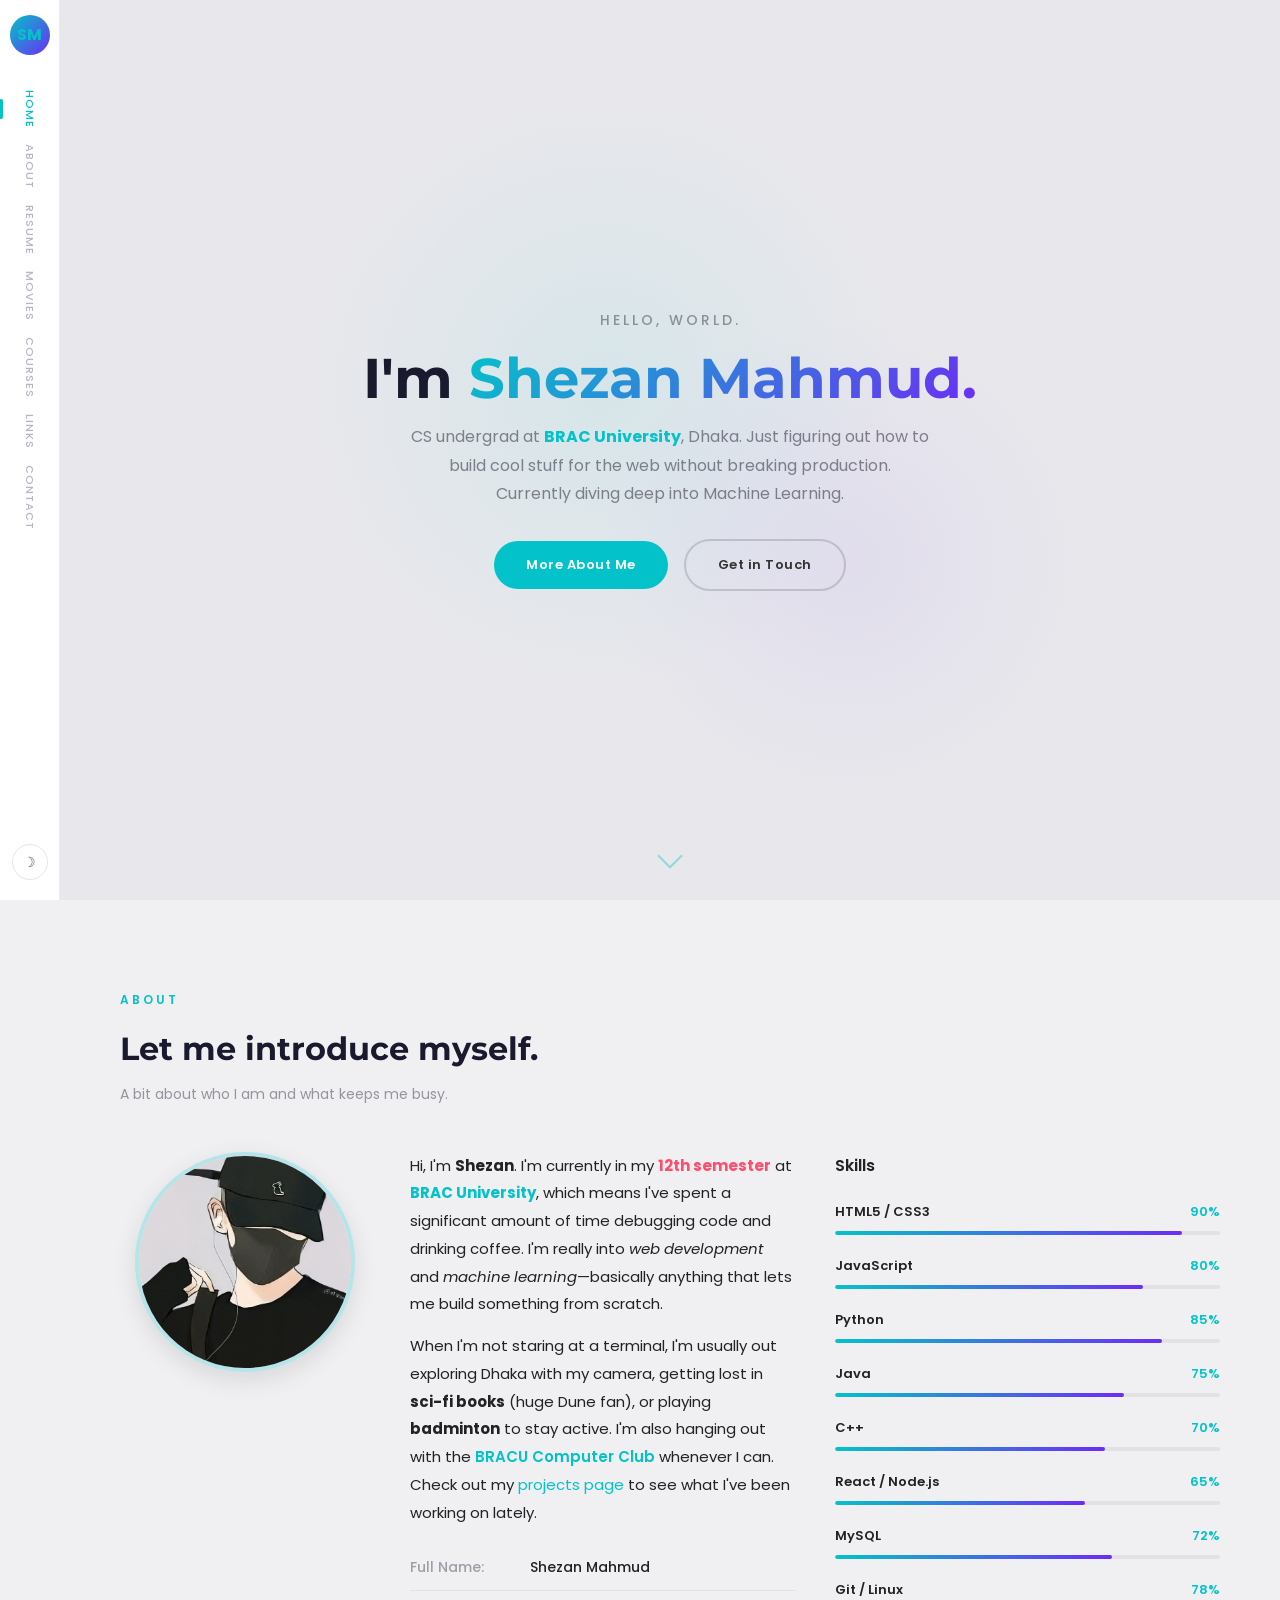
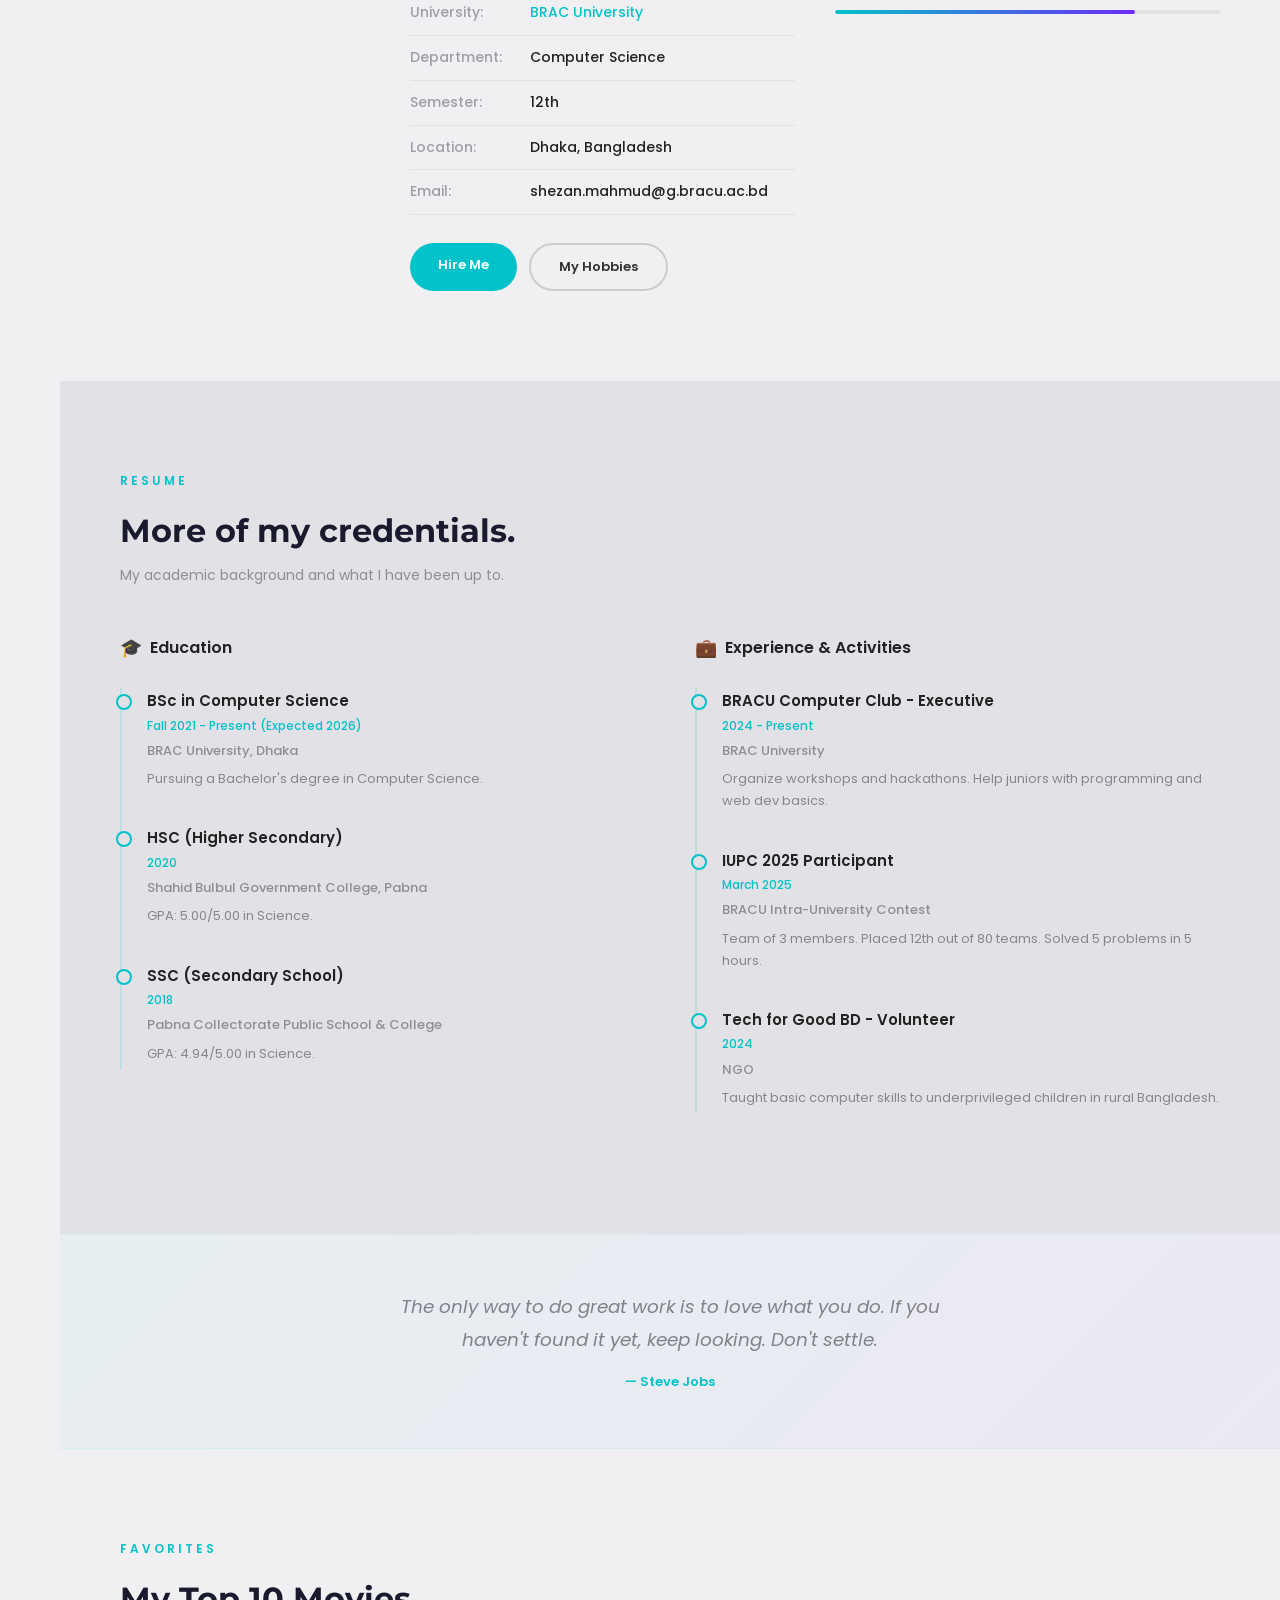
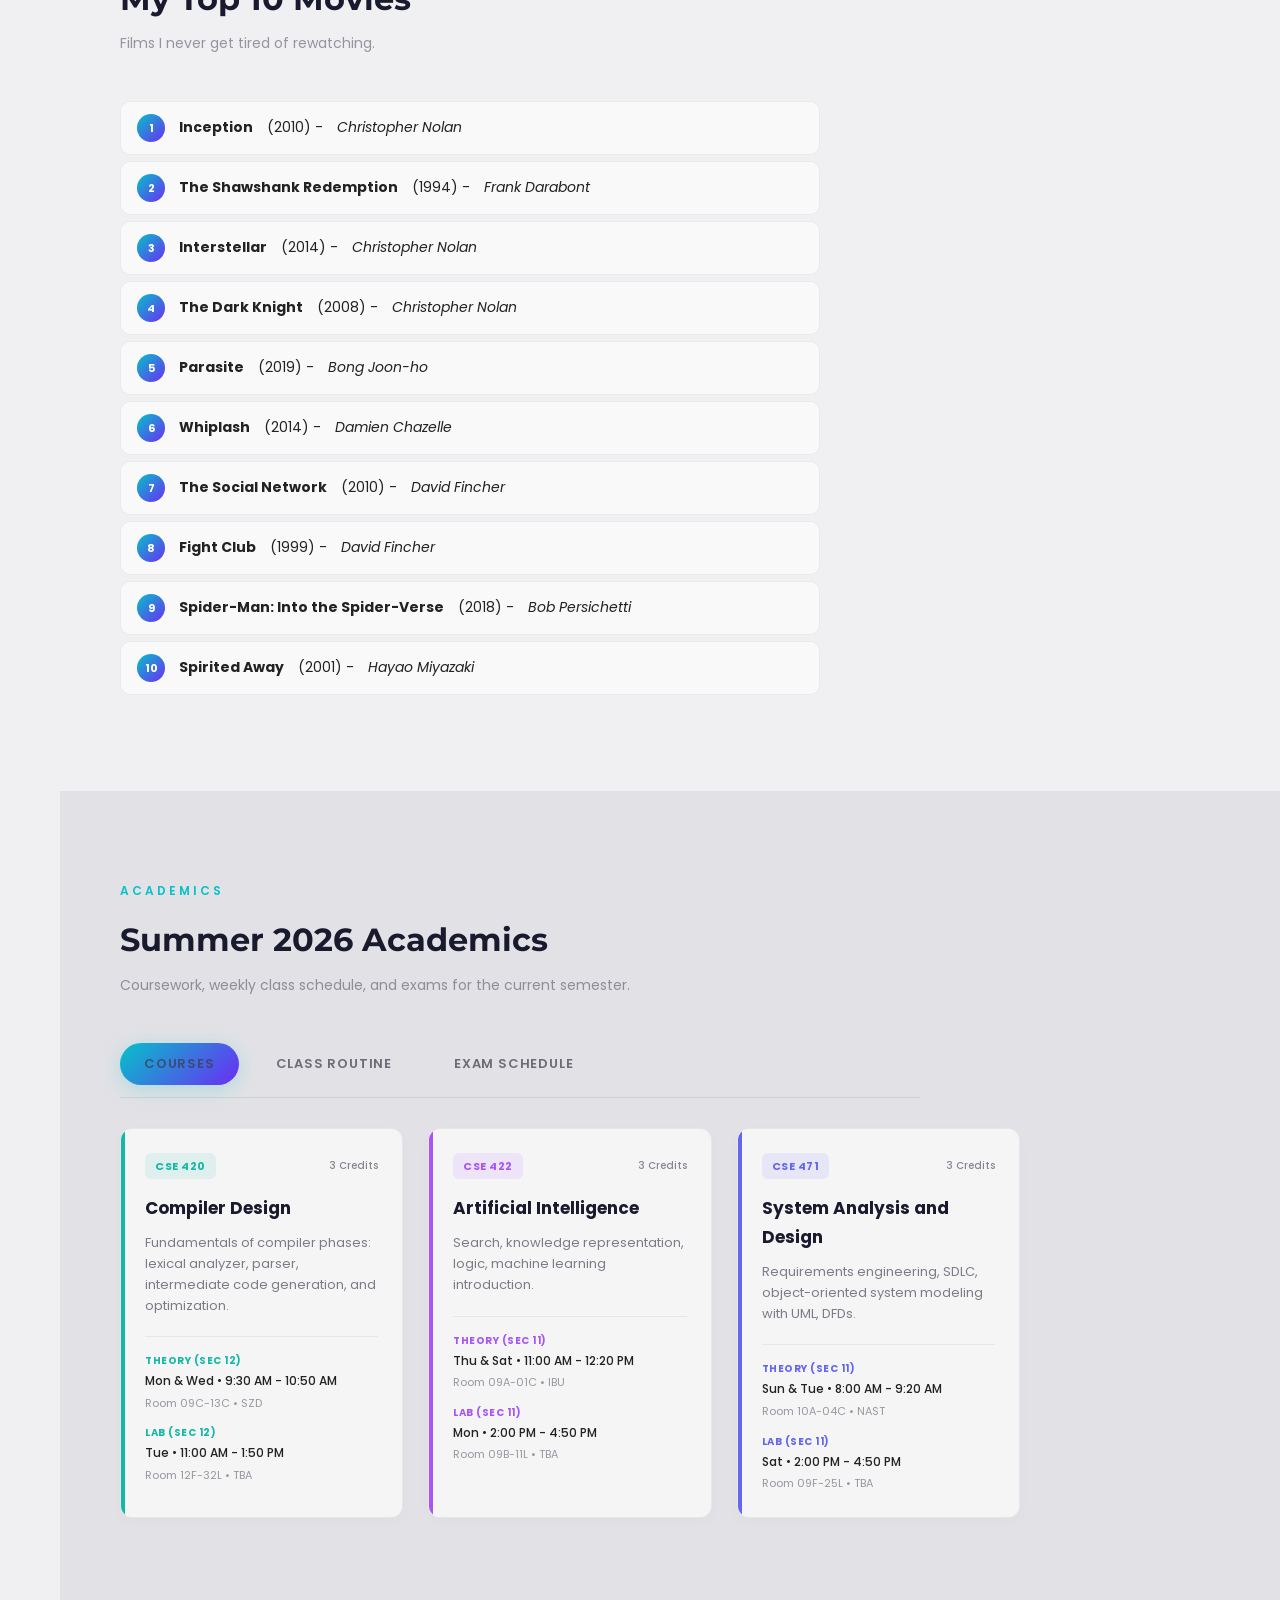
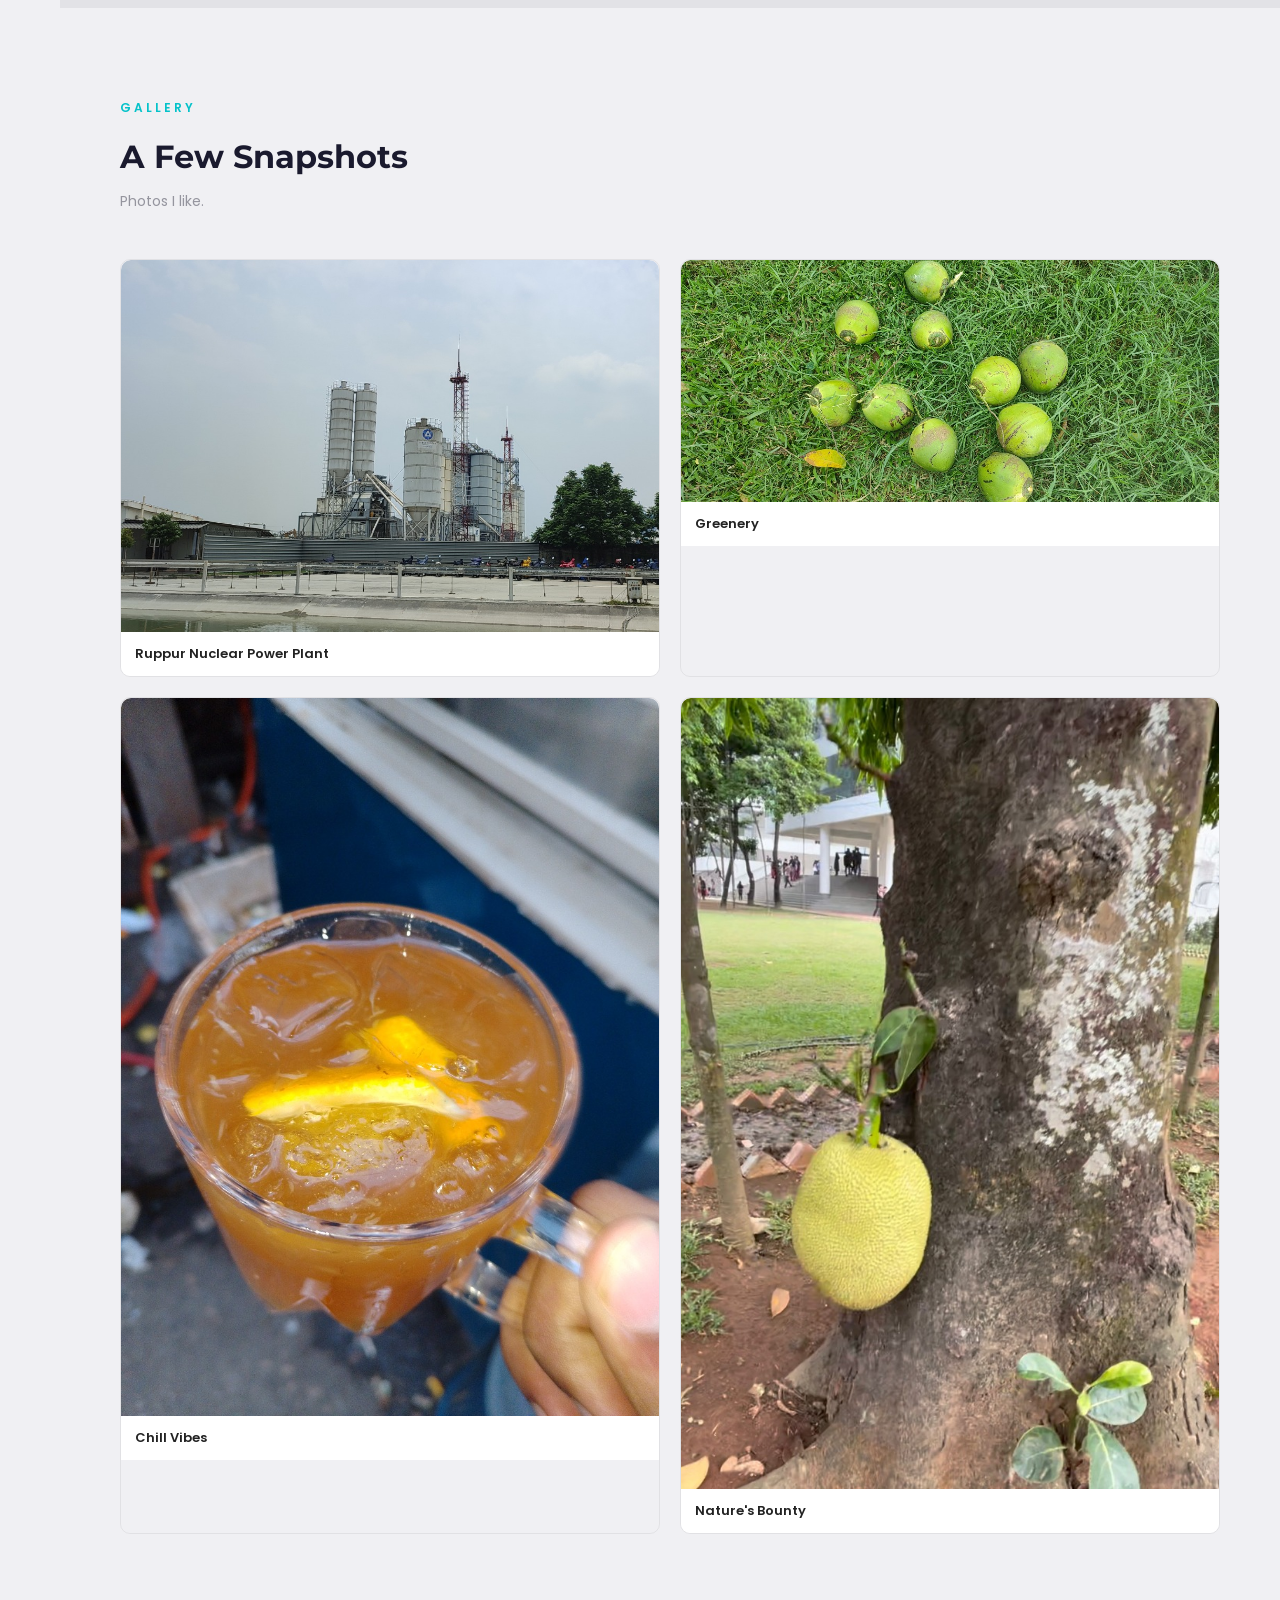
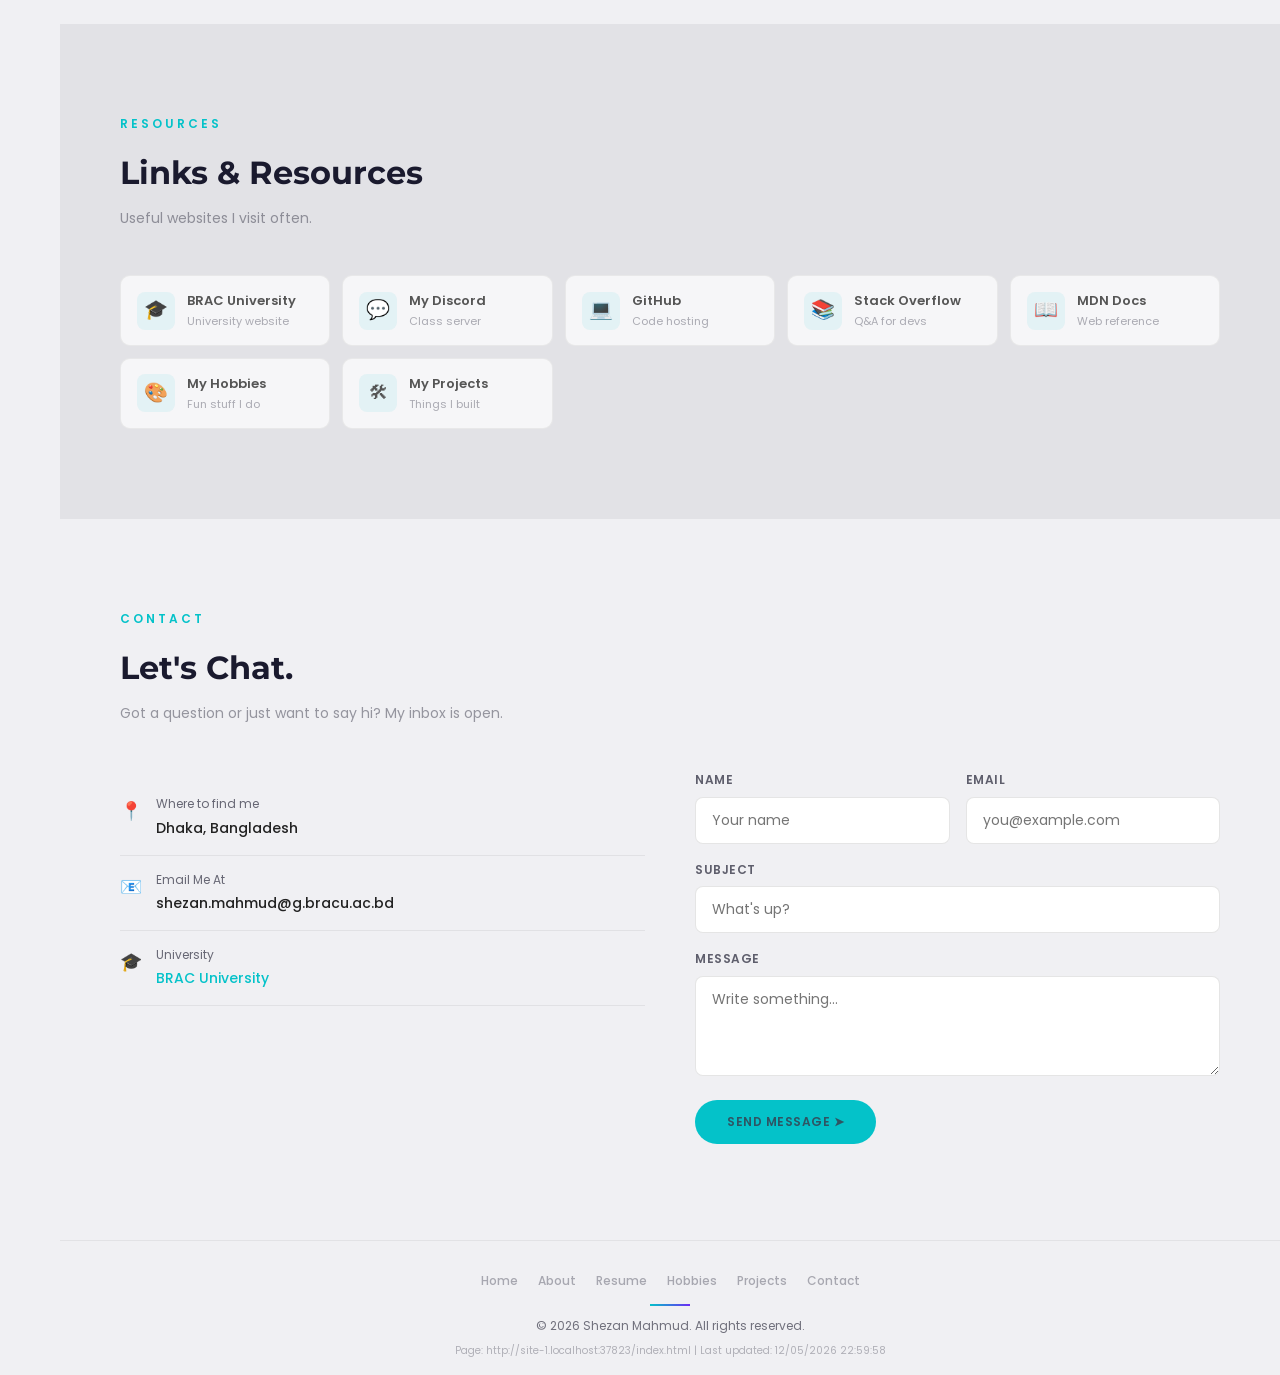
==== commit d5d0754a: "Update Academics section: replace Spring 2026 with Summer 2026 courses, routine, and exam schedule, " ====
--- a/index.html
+++ b/index.html
@@ -83,7 +83,7 @@
                 </div>
                 <div class="about-text-block">
                     <p>
-                        Hi, I'm <strong>Shezan</strong>. I'm currently in my <span class="red-text">11th semester</span>
+                        Hi, I'm <strong>Shezan</strong>. I'm currently in my <span class="red-text">12th semester</span>
                         at
                         <a href="https://www.bracu.ac.bd" target="_blank"><b>BRAC University</b></a>, which means I've
                         spent
@@ -114,7 +114,7 @@
                         </li>
                         <li>
                             <span class="label">Semester:</span>
-                            <span class="value">11th</span>
+                            <span class="value">12th</span>
                         </li>
                         <li>
                             <span class="label">Location:</span>
@@ -274,121 +274,301 @@
 
         <section id="courses" class="section section-dark">
             <p class="section-label">Academics</p>
-            <h2>Spring 2026 Courses</h2>
-            <p class="section-sub">What I am taking this semester.</p>
-
-            <div class="tbl-wrap">
-                <table class="tbl">
-                    <thead>
-                        <tr>
-                            <th>Code</th>
-                            <th>Course</th>
-                            <th>Section</th>
-                            <th>Instructor</th>
-                            <th>Room</th>
-                            <th>Day</th>
-                            <th>Time</th>
-                            <th>Cr</th>
-                        </tr>
-                    </thead>
-                    <tbody>
-                        <tr>
-                            <td><b>CSE 391</b></td>
-                            <td>
-                                Programming for the Internet<br>
-                                <small style="color:rgba(110,110,110,0.6)">HTML, CSS, JS and building real
-                                    web projects throughout the semester.</small>
-                            </td>
-                            <td rowspan="2">01</td>
-                            <td>ADR</td>
-                            <td>FT11-04L</td>
-                            <td>Sun</td>
-                            <td>11:00 AM - 12:20 PM<br>12:30 PM - 1:50 PM</td>
-                            <td style="text-align:center">3</td>
-                        </tr>
-                        <tr>
-                            <td><b>CSE 391L</b></td>
-                            <td>
-                                Lab<br>
-                                <small style="color:rgba(110,110,110,0.6)">Hands-on web development practice.</small>
-                            </td>
-                            <td>TBA</td>
-                            <td>09E-22L</td>
-                            <td>Tue</td>
-                            <td>2:00 PM - 4:50 PM</td>
-                            <td style="text-align:center">0</td>
-                        </tr>
-                        <tr>
-                            <td><b>CSE 422</b></td>
-                            <td>
-                                Artificial Intelligence<br>
-                                <small style="color:rgba(110,110,110,0.6)">Search, knowledge representation, ML
-                                    intro.</small>
-                            </td>
-                            <td rowspan="2">09</td>
-                            <td>ZHS</td>
-                            <td>10B-15C</td>
-                            <td>Sun &amp; Tue</td>
-                            <td>8:00 AM - 9:20 AM</td>
-                            <td style="text-align:center">3</td>
-                        </tr>
-                        <tr>
-                            <td><b>CSE 422L</b></td>
-                            <td>
-                                AI Lab<br>
-                                <small style="color:rgba(110,110,110,0.6)">Practical AI implementations.</small>
-                            </td>
-                            <td>TBA</td>
-                            <td>09F-26L</td>
-                            <td>Fri</td>
-                            <td>11:00 AM - 1:50 PM</td>
-                            <td style="text-align:center">0</td>
-                        </tr>
-                        <tr>
-                            <td><b>CSE 423</b></td>
-                            <td>
-                                Computer Graphics<br>
-                                <small style="color:rgba(110,110,110,0.6)">Rendering, transformations, OpenGL.</small>
-                            </td>
-                            <td rowspan="2">21</td>
-                            <td>RAHA</td>
-                            <td>09B-12C</td>
-                            <td>Thu &amp; Sat</td>
-                            <td>9:30 AM - 10:50 AM</td>
-                            <td style="text-align:center">3</td>
-                        </tr>
-                        <tr>
-                            <td><b>CSE 423L</b></td>
-                            <td>
-                                Graphics Lab<br>
-                                <small style="color:rgba(110,110,110,0.6)">Hands-on graphics programming.</small>
-                            </td>
-                            <td>TBA</td>
-                            <td>09F-24L</td>
-                            <td>Wed</td>
-                            <td>11:00 AM - 1:50 PM</td>
-                            <td style="text-align:center">0</td>
-                        </tr>
-                        <tr>
-                            <td><b>CSE 470</b></td>
-                            <td>
-                                Software Engineering<br>
-                                <small style="color:rgba(110,110,110,0.6)">SDLC, agile, design patterns, team
-                                    projects.</small>
-                            </td>
-                            <td>21</td>
-                            <td>ARIF</td>
-                            <td>09A-07C</td>
-                            <td>Thu &amp; Sat</td>
-                            <td>2:00 PM - 3:20 PM</td>
-                            <td style="text-align:center">3</td>
-                        </tr>
-                        <tr>
-                            <td colspan="6" style="text-align:right"><b>Total</b></td>
-                            <td colspan="2" style="text-align:center; color:#04c2c9"><b>12 credits</b></td>
-                        </tr>
-                    </tbody>
-                </table>
+            <h2>Summer 2026 Academics</h2>
+            <p class="section-sub">Coursework, weekly class schedule, and exams for the current semester.</p>
+
+            <div class="academics-tabs">
+                <button class="tab-btn active" onclick="switchTab(event, 'tab-courses')">Courses</button>
+                <button class="tab-btn" onclick="switchTab(event, 'tab-routine')">Class Routine</button>
+                <button class="tab-btn" onclick="switchTab(event, 'tab-exams')">Exam Schedule</button>
+            </div>
+
+            <!-- Tab 1: Course Cards Grid -->
+            <div id="tab-courses" class="tab-content active">
+                <div class="course-cards-grid">
+                    <!-- Course 1: CSE 420 -->
+                    <div class="course-card cse420-theme">
+                        <div class="course-card-header">
+                            <span class="course-badge">CSE 420</span>
+                            <span class="credits-badge">3 Credits</span>
+                        </div>
+                        <h3>Compiler Design</h3>
+                        <p class="course-desc">Fundamentals of compiler phases: lexical analyzer, parser, intermediate code generation, and optimization.</p>
+                        <div class="course-meta">
+                            <div class="meta-item">
+                                <span class="meta-label">Theory (Sec 12)</span>
+                                <span class="meta-val">Mon &amp; Wed &bull; 9:30 AM - 10:50 AM</span>
+                                <span class="meta-room">Room 09C-13C &bull; SZD</span>
+                            </div>
+                            <div class="meta-item lab-meta">
+                                <span class="meta-label">Lab (Sec 12)</span>
+                                <span class="meta-val">Tue &bull; 11:00 AM - 1:50 PM</span>
+                                <span class="meta-room">Room 12F-32L &bull; TBA</span>
+                            </div>
+                        </div>
+                    </div>
+
+                    <!-- Course 2: CSE 422 -->
+                    <div class="course-card cse422-theme">
+                        <div class="course-card-header">
+                            <span class="course-badge">CSE 422</span>
+                            <span class="credits-badge">3 Credits</span>
+                        </div>
+                        <h3>Artificial Intelligence</h3>
+                        <p class="course-desc">Search, knowledge representation, logic, machine learning introduction.</p>
+                        <div class="course-meta">
+                            <div class="meta-item">
+                                <span class="meta-label">Theory (Sec 11)</span>
+                                <span class="meta-val">Thu &amp; Sat &bull; 11:00 AM - 12:20 PM</span>
+                                <span class="meta-room">Room 09A-01C &bull; IBU</span>
+                            </div>
+                            <div class="meta-item lab-meta">
+                                <span class="meta-label">Lab (Sec 11)</span>
+                                <span class="meta-val">Mon &bull; 2:00 PM - 4:50 PM</span>
+                                <span class="meta-room">Room 09B-11L &bull; TBA</span>
+                            </div>
+                        </div>
+                    </div>
+
+                    <!-- Course 3: CSE 471 -->
+                    <div class="course-card cse471-theme">
+                        <div class="course-card-header">
+                            <span class="course-badge">CSE 471</span>
+                            <span class="credits-badge">3 Credits</span>
+                        </div>
+                        <h3>System Analysis and Design</h3>
+                        <p class="course-desc">Requirements engineering, SDLC, object-oriented system modeling with UML, DFDs.</p>
+                        <div class="course-meta">
+                            <div class="meta-item">
+                                <span class="meta-label">Theory (Sec 11)</span>
+                                <span class="meta-val">Sun &amp; Tue &bull; 8:00 AM - 9:20 AM</span>
+                                <span class="meta-room">Room 10A-04C &bull; NAST</span>
+                            </div>
+                            <div class="meta-item lab-meta">
+                                <span class="meta-label">Lab (Sec 11)</span>
+                                <span class="meta-val">Sat &bull; 2:00 PM - 4:50 PM</span>
+                                <span class="meta-room">Room 09F-25L &bull; TBA</span>
+                            </div>
+                        </div>
+                    </div>
+                </div>
+            </div>
+
+            <!-- Tab 2: Weekly Class Routine -->
+            <div id="tab-routine" class="tab-content">
+                <div class="routine-tbl-wrap">
+                    <table class="routine-tbl">
+                        <thead>
+                            <tr>
+                                <th>Time/Day</th>
+                                <th>Sunday</th>
+                                <th>Monday</th>
+                                <th>Tuesday</th>
+                                <th>Wednesday</th>
+                                <th>Thursday</th>
+                                <th>Friday</th>
+                                <th>Saturday</th>
+                            </tr>
+                        </thead>
+                        <tbody>
+                            <tr>
+                                <td><b>8:00 AM - 9:20 AM</b></td>
+                                <td>
+                                    <div class="routine-block cse471-block">
+                                        <span class="block-code">CSE 471</span>
+                                        <span class="block-instructor">NAST</span>
+                                        <span class="block-room">Room 10A-04C</span>
+                                    </div>
+                                </td>
+                                <td>-</td>
+                                <td>
+                                    <div class="routine-block cse471-block">
+                                        <span class="block-code">CSE 471</span>
+                                        <span class="block-instructor">NAST</span>
+                                        <span class="block-room">Room 10A-04C</span>
+                                    </div>
+                                </td>
+                                <td>-</td>
+                                <td>-</td>
+                                <td>-</td>
+                                <td>-</td>
+                            </tr>
+                            <tr>
+                                <td><b>9:30 AM - 10:50 AM</b></td>
+                                <td>-</td>
+                                <td>
+                                    <div class="routine-block cse420-block">
+                                        <span class="block-code">CSE 420</span>
+                                        <span class="block-instructor">SZD</span>
+                                        <span class="block-room">Room 09C-13C</span>
+                                    </div>
+                                </td>
+                                <td>-</td>
+                                <td>
+                                    <div class="routine-block cse420-block">
+                                        <span class="block-code">CSE 420</span>
+                                        <span class="block-instructor">SZD</span>
+                                        <span class="block-room">Room 09C-13C</span>
+                                    </div>
+                                </td>
+                                <td>-</td>
+                                <td>-</td>
+                                <td>-</td>
+                            </tr>
+                            <tr>
+                                <td><b>11:00 AM - 12:20 PM</b></td>
+                                <td>-</td>
+                                <td>-</td>
+                                <td>-</td>
+                                <td>-</td>
+                                <td>
+                                    <div class="routine-block cse422-block">
+                                        <span class="block-code">CSE 422</span>
+                                        <span class="block-instructor">IBU</span>
+                                        <span class="block-room">Room 09A-01C</span>
+                                    </div>
+                                </td>
+                                <td>-</td>
+                                <td>
+                                    <div class="routine-block cse422-block">
+                                        <span class="block-code">CSE 422</span>
+                                        <span class="block-instructor">IBU</span>
+                                        <span class="block-room">Room 09A-01C</span>
+                                    </div>
+                                </td>
+                            </tr>
+                            <tr>
+                                <td><b>11:00 AM - 1:50 PM</b></td>
+                                <td>-</td>
+                                <td>-</td>
+                                <td>
+                                    <div class="routine-block cse420-block lab-block">
+                                        <span class="block-code">CSE 420L (Lab)</span>
+                                        <span class="block-instructor">TBA</span>
+                                        <span class="block-room">Room 12F-32L</span>
+                                    </div>
+                                </td>
+                                <td>-</td>
+                                <td>-</td>
+                                <td>-</td>
+                                <td>-</td>
+                            </tr>
+                            <tr>
+                                <td><b>2:00 PM - 4:50 PM</b></td>
+                                <td>-</td>
+                                <td>
+                                    <div class="routine-block cse422-block lab-block">
+                                        <span class="block-code">CSE 422L (Lab)</span>
+                                        <span class="block-instructor">TBA</span>
+                                        <span class="block-room">Room 09B-11L</span>
+                                    </div>
+                                </td>
+                                <td>-</td>
+                                <td>-</td>
+                                <td>-</td>
+                                <td>-</td>
+                                <td>
+                                    <div class="routine-block cse471-block lab-block">
+                                        <span class="block-code">CSE 471L (Lab)</span>
+                                        <span class="block-instructor">TBA</span>
+                                        <span class="block-room">Room 09F-25L</span>
+                                    </div>
+                                </td>
+                            </tr>
+                        </tbody>
+                    </table>
+                </div>
+            </div>
+
+            <!-- Tab 3: Timeline Exam Schedule -->
+            <div id="tab-exams" class="tab-content">
+                <div class="timeline-container">
+                    <!-- Midterm Exams Column -->
+                    <div class="timeline-column">
+                        <h3 class="timeline-header"><span class="header-icon">🏁</span> Midterm Exams</h3>
+                        <div class="timeline-items">
+                            <!-- Midterm 1 -->
+                            <div class="timeline-item cse420-theme">
+                                <div class="timeline-dot"></div>
+                                <div class="timeline-content">
+                                    <div class="timeline-date">Tuesday &bull; July 28, 2026</div>
+                                    <h4>CSE 420 &mdash; Compiler Design</h4>
+                                    <div class="timeline-details">
+                                        <span class="timeline-time">🕒 2:00 PM - 4:00 PM</span>
+                                        <span class="timeline-badge mid-badge">MID</span>
+                                    </div>
+                                </div>
+                            </div>
+                            <!-- Midterm 2 -->
+                            <div class="timeline-item cse471-theme">
+                                <div class="timeline-dot"></div>
+                                <div class="timeline-content">
+                                    <div class="timeline-date">Wednesday &bull; July 29, 2026</div>
+                                    <h4>CSE 471 &mdash; System Analysis &amp; Design</h4>
+                                    <div class="timeline-details">
+                                        <span class="timeline-time">🕒 2:00 PM - 4:00 PM</span>
+                                        <span class="timeline-badge mid-badge">MID</span>
+                                    </div>
+                                </div>
+                            </div>
+                            <!-- Midterm 3 -->
+                            <div class="timeline-item cse422-theme">
+                                <div class="timeline-dot"></div>
+                                <div class="timeline-content">
+                                    <div class="timeline-date">Thursday &bull; July 30, 2026</div>
+                                    <h4>CSE 422 &mdash; Artificial Intelligence</h4>
+                                    <div class="timeline-details">
+                                        <span class="timeline-time">🕒 11:00 AM - 1:00 PM</span>
+                                        <span class="timeline-badge mid-badge">MID</span>
+                                    </div>
+                                </div>
+                            </div>
+                        </div>
+                    </div>
+
+                    <!-- Final Exams Column -->
+                    <div class="timeline-column">
+                        <h3 class="timeline-header"><span class="header-icon">🏆</span> Final Exams</h3>
+                        <div class="timeline-items">
+                            <!-- Final 1 -->
+                            <div class="timeline-item cse420-theme">
+                                <div class="timeline-dot"></div>
+                                <div class="timeline-content">
+                                    <div class="timeline-date">Tuesday &bull; Sept 15, 2026</div>
+                                    <h4>CSE 420 &mdash; Compiler Design</h4>
+                                    <div class="timeline-details">
+                                        <span class="timeline-time">🕒 2:00 PM - 4:00 PM</span>
+                                        <span class="timeline-badge final-badge">FINAL</span>
+                                    </div>
+                                </div>
+                            </div>
+                            <!-- Final 2 -->
+                            <div class="timeline-item cse471-theme">
+                                <div class="timeline-dot"></div>
+                                <div class="timeline-content">
+                                    <div class="timeline-date">Wednesday &bull; Sept 16, 2026</div>
+                                    <h4>CSE 471 &mdash; System Analysis &amp; Design</h4>
+                                    <div class="timeline-details">
+                                        <span class="timeline-time">🕒 2:00 PM - 4:00 PM</span>
+                                        <span class="timeline-badge final-badge">FINAL</span>
+                                    </div>
+                                </div>
+                            </div>
+                            <!-- Final 3 -->
+                            <div class="timeline-item cse422-theme">
+                                <div class="timeline-dot"></div>
+                                <div class="timeline-content">
+                                    <div class="timeline-date">Thursday &bull; Sept 17, 2026</div>
+                                    <h4>CSE 422 &mdash; Artificial Intelligence</h4>
+                                    <div class="timeline-details">
+                                        <span class="timeline-time">🕒 11:00 AM - 1:00 PM</span>
+                                        <span class="timeline-badge final-badge">FINAL</span>
+                                    </div>
+                                </div>
+                            </div>
+                        </div>
+                    </div>
+                </div>
             </div>
         </section>
 
@@ -588,6 +768,19 @@
                 mobMenu.classList.remove('open');
             };
         }
+
+        function switchTab(event, tabId) {
+            var contents = document.querySelectorAll('.tab-content');
+            contents.forEach(function(content) {
+                content.classList.remove('active');
+            });
+            var buttons = document.querySelectorAll('.tab-btn');
+            buttons.forEach(function(btn) {
+                btn.classList.remove('active');
+            });
+            document.getElementById(tabId).classList.add('active');
+            event.currentTarget.classList.add('active');
+        }
     </script>
 
 </body>
--- a/style.css
+++ b/style.css
@@ -1513,4 +1513,436 @@
         opacity: 1;
         transform: translateY(0);
     }
+}
+
+/* Academics Tabs & Section Styling */
+.academics-tabs {
+    display: flex;
+    gap: 12px;
+    margin-bottom: 30px;
+    border-bottom: 1px solid rgba(255, 255, 255, 0.05);
+    padding-bottom: 12px;
+    max-width: 800px;
+}
+body.light-mode .academics-tabs {
+    border-bottom-color: rgba(0, 0, 0, 0.08);
+}
+.tab-btn {
+    background: none;
+    border: none;
+    color: rgba(169, 169, 184, 0.6);
+    padding: 10px 24px;
+    font-family: 'Poppins', sans-serif;
+    font-size: 13px;
+    text-transform: uppercase;
+    letter-spacing: 0.8px;
+    font-weight: 600;
+    cursor: pointer;
+    border-radius: 30px;
+    transition: all 0.3s cubic-bezier(0.4, 0, 0.2, 1);
+    border: 1px solid transparent;
+}
+body.light-mode .tab-btn {
+    color: rgba(58, 58, 74, 0.7);
+}
+.tab-btn:hover {
+    color: #04c2c9;
+    background: rgba(4, 194, 201, 0.04);
+    border-color: rgba(4, 194, 201, 0.15);
+}
+.tab-btn.active {
+    color: #fff;
+    background: linear-gradient(135deg, #04c2c9, #6c2cf5);
+    box-shadow: 0 4px 20px rgba(4, 194, 201, 0.25);
+    border: none;
+}
+.tab-content {
+    display: none;
+    animation: tabFadeIn 0.5s cubic-bezier(0.4, 0, 0.2, 1) forwards;
+}
+.tab-content.active {
+    display: block;
+}
+@keyframes tabFadeIn {
+    from { opacity: 0; transform: translateY(8px); }
+    to { opacity: 1; transform: translateY(0); }
+}
+
+/* Course Cards Layout */
+.course-cards-grid {
+    display: grid;
+    grid-template-columns: repeat(auto-fit, minmax(250px, 1fr));
+    gap: 25px;
+    max-width: 900px;
+}
+.course-card {
+    background: rgba(255, 255, 255, 0.02);
+    border: 1px solid rgba(255, 255, 255, 0.04);
+    border-radius: 12px;
+    padding: 24px;
+    transition: all 0.35s cubic-bezier(0.4, 0, 0.2, 1);
+    position: relative;
+    overflow: hidden;
+}
+body.light-mode .course-card {
+    background: rgba(255, 255, 255, 0.65);
+    border-color: rgba(0, 0, 0, 0.06);
+    box-shadow: 0 4px 15px rgba(0, 0, 0, 0.02);
+}
+.course-card:hover {
+    transform: translateY(-5px);
+    border-color: rgba(4, 194, 201, 0.25);
+    box-shadow: 0 10px 30px rgba(4, 194, 201, 0.08);
+}
+.course-card::before {
+    content: '';
+    position: absolute;
+    top: 0;
+    left: 0;
+    width: 4px;
+    height: 100%;
+    background: #04c2c9;
+}
+/* Color themes for courses */
+.cse420-theme::before, .cse420-theme.course-card::before { background: #14b8a6; }
+.cse422-theme::before, .cse422-theme.course-card::before { background: #a855f7; }
+.cse471-theme::before, .cse471-theme.course-card::before { background: #6366f1; }
+
+.course-card-header {
+    display: flex;
+    justify-content: space-between;
+    align-items: center;
+    margin-bottom: 15px;
+}
+.course-badge {
+    font-size: 11px;
+    font-weight: 700;
+    letter-spacing: 0.5px;
+    padding: 4px 10px;
+    border-radius: 6px;
+    text-transform: uppercase;
+}
+.cse420-theme .course-badge { background: rgba(20, 184, 166, 0.1); color: #14b8a6; }
+.cse422-theme .course-badge { background: rgba(168, 85, 247, 0.1); color: #a855f7; }
+.cse471-theme .course-badge { background: rgba(99, 102, 241, 0.1); color: #6366f1; }
+
+.credits-badge {
+    font-size: 10px;
+    color: rgba(169, 169, 184, 0.5);
+    font-weight: 500;
+}
+body.light-mode .credits-badge {
+    color: rgba(58, 58, 74, 0.6);
+}
+.course-card h3 {
+    font-size: 17px;
+    font-weight: 700;
+    color: #fff;
+    margin-bottom: 10px;
+}
+body.light-mode .course-card h3 {
+    color: #1a1a2e;
+}
+.course-desc {
+    font-size: 13px;
+    color: rgba(169, 169, 184, 0.65);
+    line-height: 1.6;
+    margin-bottom: 20px;
+}
+body.light-mode .course-desc {
+    color: rgba(58, 58, 74, 0.65);
+}
+.course-meta {
+    display: flex;
+    flex-direction: column;
+    gap: 12px;
+    border-top: 1px solid rgba(255, 255, 255, 0.05);
+    padding-top: 15px;
+}
+body.light-mode .course-meta {
+    border-top-color: rgba(0, 0, 0, 0.06);
+}
+.meta-item {
+    display: flex;
+    flex-direction: column;
+    gap: 2px;
+}
+.meta-label {
+    font-size: 10px;
+    font-weight: 700;
+    text-transform: uppercase;
+    letter-spacing: 0.5px;
+}
+.cse420-theme .meta-label { color: #14b8a6; }
+.cse422-theme .meta-label { color: #a855f7; }
+.cse471-theme .meta-label { color: #6366f1; }
+
+.meta-val {
+    font-size: 12px;
+    color: #e0e0e0;
+    font-weight: 500;
+}
+body.light-mode .meta-val {
+    color: #222;
+}
+.meta-room {
+    font-size: 11px;
+    color: rgba(169, 169, 184, 0.5);
+}
+body.light-mode .meta-room {
+    color: rgba(58, 58, 74, 0.5);
+}
+
+/* Routine Tab Grid Modernization */
+.routine-tbl-wrap {
+    overflow-x: auto;
+    border: 1px solid rgba(255, 255, 255, 0.05);
+    border-radius: 12px;
+    max-width: 900px;
+    background: rgba(255, 255, 255, 0.005);
+}
+body.light-mode .routine-tbl-wrap {
+    border-color: rgba(0, 0, 0, 0.06);
+    background: rgba(255, 255, 255, 0.4);
+}
+.routine-tbl {
+    width: 100%;
+    border-collapse: collapse;
+    font-size: 12px;
+    text-align: center;
+}
+.routine-tbl th {
+    background: linear-gradient(135deg, #04c2c9, #6c2cf5);
+    color: #fff;
+    padding: 15px 12px;
+    font-size: 11px;
+    text-transform: uppercase;
+    font-weight: 600;
+    letter-spacing: 0.8px;
+    border: 1px solid rgba(255, 255, 255, 0.06);
+}
+.routine-tbl td {
+    padding: 12px 8px;
+    border: 1px solid rgba(255, 255, 255, 0.04);
+    color: rgba(169, 169, 184, 0.45);
+    vertical-align: middle;
+}
+body.light-mode .routine-tbl td {
+    border-color: rgba(0, 0, 0, 0.05);
+    color: rgba(58, 58, 74, 0.45);
+}
+.routine-tbl tr:nth-child(even) {
+    background: rgba(255, 255, 255, 0.005);
+}
+body.light-mode .routine-tbl tr:nth-child(even) {
+    background: rgba(0, 0, 0, 0.01);
+}
+.routine-block {
+    border-radius: 8px;
+    padding: 10px 8px;
+    text-align: center;
+    transition: all 0.3s ease;
+    box-shadow: 0 4px 10px rgba(0, 0, 0, 0.1);
+}
+.routine-block:hover {
+    transform: translateY(-2px);
+    box-shadow: 0 6px 15px rgba(0, 0, 0, 0.15);
+}
+/* Theme blocks */
+.cse471-block {
+    background: rgba(99, 102, 241, 0.08);
+    border-left: 3px solid #6366f1;
+}
+body.light-mode .cse471-block { background: rgba(99, 102, 241, 0.12); }
+.cse471-block .block-code { color: #818cf8; }
+body.light-mode .cse471-block .block-code { color: #4f46e5; }
+
+.cse420-block {
+    background: rgba(20, 184, 166, 0.08);
+    border-left: 3px solid #14b8a6;
+}
+body.light-mode .cse420-block { background: rgba(20, 184, 166, 0.12); }
+.cse420-block .block-code { color: #2dd4bf; }
+body.light-mode .cse420-block .block-code { color: #0d9488; }
+
+.cse422-block {
+    background: rgba(168, 85, 247, 0.08);
+    border-left: 3px solid #a855f7;
+}
+body.light-mode .cse422-block { background: rgba(168, 85, 247, 0.12); }
+.cse422-block .block-code { color: #c084fc; }
+body.light-mode .cse422-block .block-code { color: #7c3aed; }
+
+/* Labs can be styled with dashed border */
+.lab-block {
+    border-left-style: dashed;
+}
+
+.block-code {
+    display: block;
+    font-weight: 700;
+    font-size: 11px;
+    margin-bottom: 2px;
+}
+.block-instructor {
+    display: block;
+    font-size: 10px;
+    font-weight: 500;
+    color: #e0e0e0;
+}
+body.light-mode .block-instructor {
+    color: #222;
+}
+.block-room {
+    display: block;
+    font-size: 9px;
+    color: rgba(169, 169, 184, 0.55);
+}
+body.light-mode .block-room {
+    color: rgba(58, 58, 74, 0.6);
+}
+
+/* Timeline Exam Layout */
+.timeline-container {
+    display: grid;
+    grid-template-columns: 1fr 1fr;
+    gap: 40px;
+    max-width: 900px;
+}
+@media (max-width: 768px) {
+    .timeline-container {
+        grid-template-columns: 1fr;
+        gap: 30px;
+    }
+}
+.timeline-column {
+    display: flex;
+    flex-direction: column;
+}
+.timeline-header {
+    font-size: 15px;
+    font-weight: 700;
+    color: #fff;
+    margin-bottom: 20px;
+    display: flex;
+    align-items: center;
+    gap: 8px;
+    letter-spacing: 0.5px;
+    text-transform: uppercase;
+}
+body.light-mode .timeline-header {
+    color: #1a1a2e;
+}
+.timeline-header .header-icon {
+    font-size: 18px;
+}
+.timeline-items {
+    position: relative;
+    border-left: 2px solid rgba(255, 255, 255, 0.05);
+    padding-left: 20px;
+    display: flex;
+    flex-direction: column;
+    gap: 20px;
+}
+body.light-mode .timeline-items {
+    border-left-color: rgba(0, 0, 0, 0.06);
+}
+.timeline-item {
+    position: relative;
+}
+.timeline-dot {
+    position: absolute;
+    left: -27px;
+    top: 8px;
+    width: 12px;
+    height: 12px;
+    border-radius: 50%;
+    background: #111;
+    border: 2px solid #04c2c9;
+    transition: all 0.3s ease;
+}
+body.light-mode .timeline-dot {
+    background: #fff;
+}
+.timeline-item:hover .timeline-dot {
+    transform: scale(1.3);
+    background: #04c2c9;
+    box-shadow: 0 0 10px rgba(4, 194, 201, 0.5);
+}
+.timeline-item.cse420-theme .timeline-dot { border-color: #14b8a6; }
+.timeline-item.cse422-theme .timeline-dot { border-color: #a855f7; }
+.timeline-item.cse471-theme .timeline-dot { border-color: #6366f1; }
+
+.timeline-item:hover.cse420-theme .timeline-dot { background: #14b8a6; box-shadow: 0 0 10px rgba(20, 184, 166, 0.5); }
+.timeline-item:hover.cse422-theme .timeline-dot { background: #a855f7; box-shadow: 0 0 10px rgba(168, 85, 247, 0.5); }
+.timeline-item:hover.cse471-theme .timeline-dot { background: #6366f1; box-shadow: 0 0 10px rgba(99, 102, 241, 0.5); }
+
+.timeline-content {
+    background: rgba(255, 255, 255, 0.015);
+    border: 1px solid rgba(255, 255, 255, 0.03);
+    border-radius: 10px;
+    padding: 16px 20px;
+    transition: all 0.3s ease;
+}
+body.light-mode .timeline-content {
+    background: rgba(255, 255, 255, 0.7);
+    border-color: rgba(0, 0, 0, 0.05);
+}
+.timeline-item:hover .timeline-content {
+    transform: translateX(4px);
+    border-color: rgba(255, 255, 255, 0.08);
+    background: rgba(255, 255, 255, 0.025);
+}
+body.light-mode .timeline-item:hover .timeline-content {
+    border-color: rgba(0, 0, 0, 0.08);
+    background: rgba(255, 255, 255, 0.95);
+}
+.timeline-item.cse420-theme:hover .timeline-content { border-left: 3px solid #14b8a6; }
+.timeline-item.cse422-theme:hover .timeline-content { border-left: 3px solid #a855f7; }
+.timeline-item.cse471-theme:hover .timeline-content { border-left: 3px solid #6366f1; }
+
+.timeline-date {
+    font-size: 11px;
+    color: #04c2c9;
+    font-weight: 600;
+    margin-bottom: 5px;
+}
+.cse420-theme .timeline-date { color: #14b8a6; }
+.cse422-theme .timeline-date { color: #a855f7; }
+.cse471-theme .timeline-date { color: #6366f1; }
+
+.timeline-content h4 {
+    font-size: 14px;
+    font-weight: 700;
+    color: #fff;
+    margin-bottom: 8px;
+}
+body.light-mode .timeline-content h4 {
+    color: #1a1a2e;
+}
+.timeline-details {
+    display: flex;
+    justify-content: space-between;
+    align-items: center;
+}
+.timeline-time {
+    font-size: 11px;
+    color: rgba(169, 169, 184, 0.6);
+}
+body.light-mode .timeline-time {
+    color: rgba(58, 58, 74, 0.65);
+}
+.timeline-badge {
+    font-size: 9px;
+    font-weight: 700;
+    padding: 3px 8px;
+    border-radius: 4px;
+}
+.mid-badge {
+    background: rgba(4, 194, 201, 0.1);
+    color: #04c2c9;
+}
+.final-badge {
+    background: rgba(108, 44, 245, 0.1);
+    color: #6c2cf5;
 }
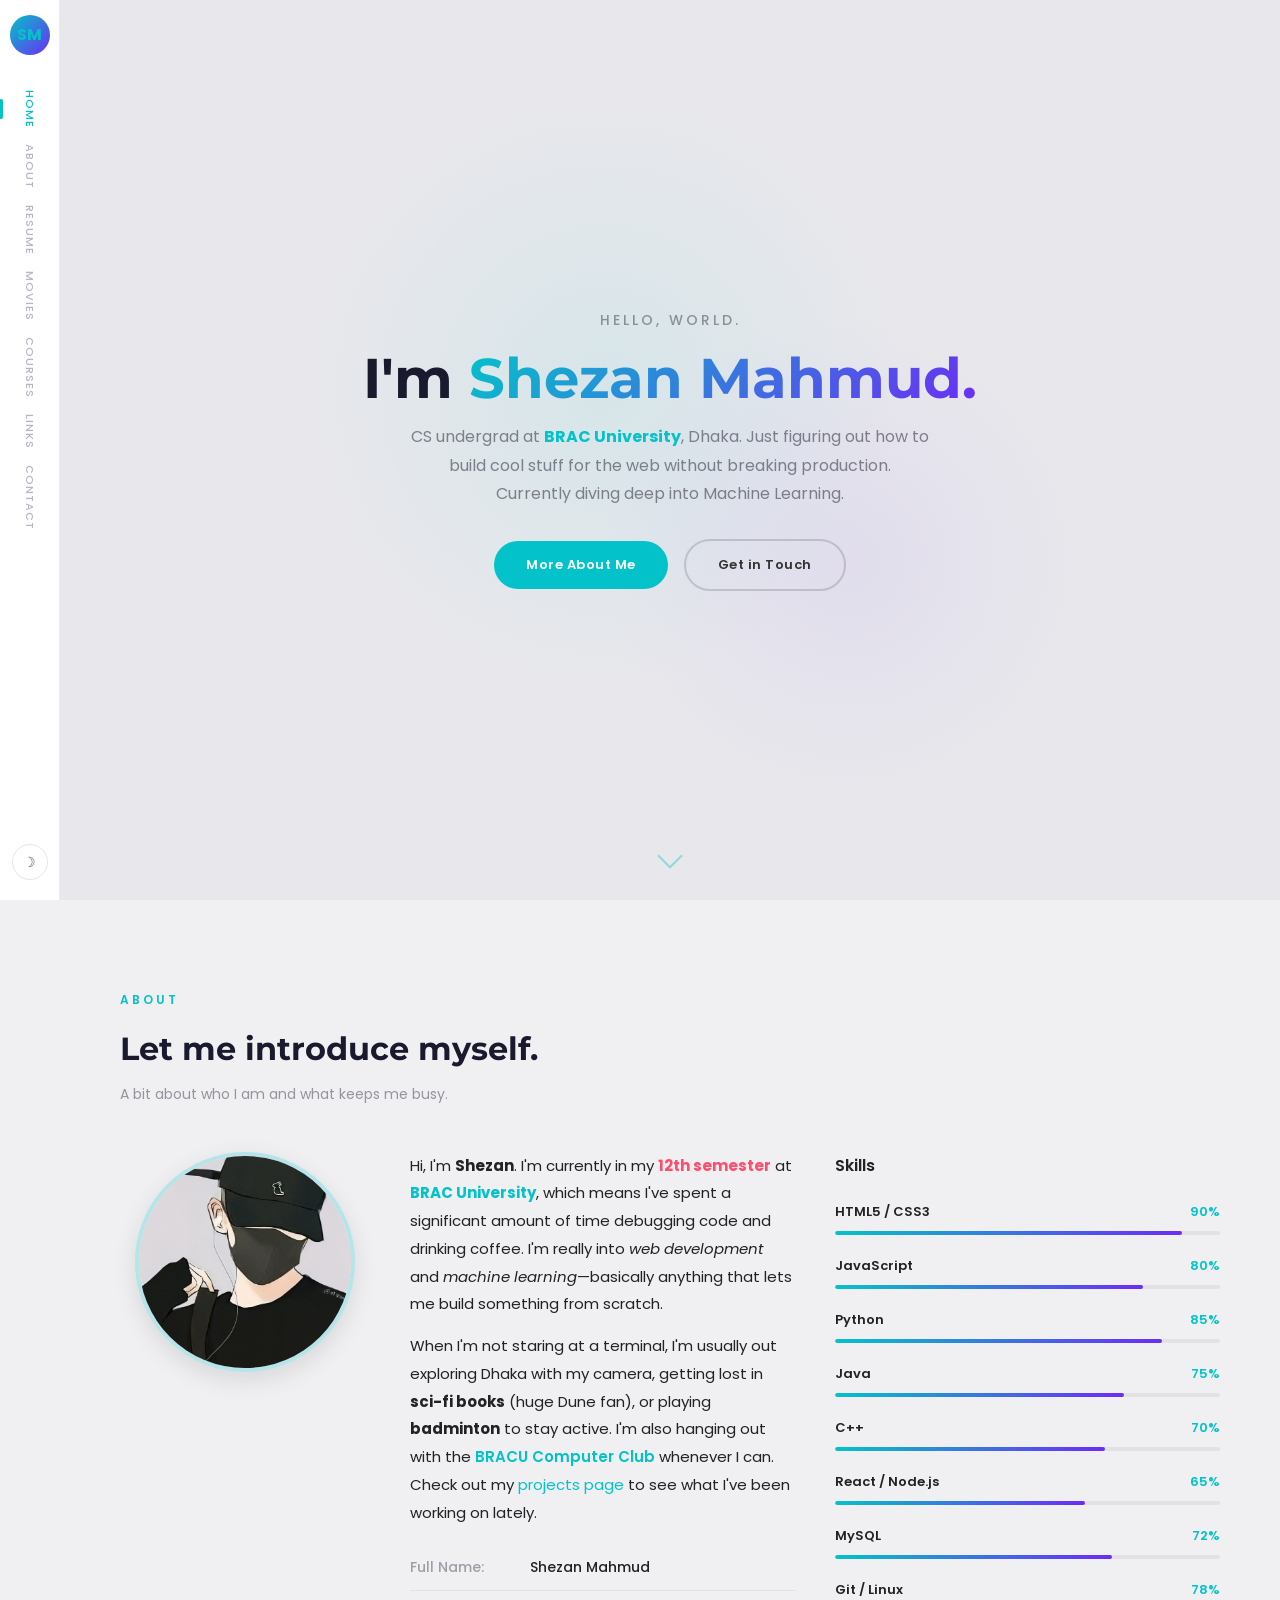
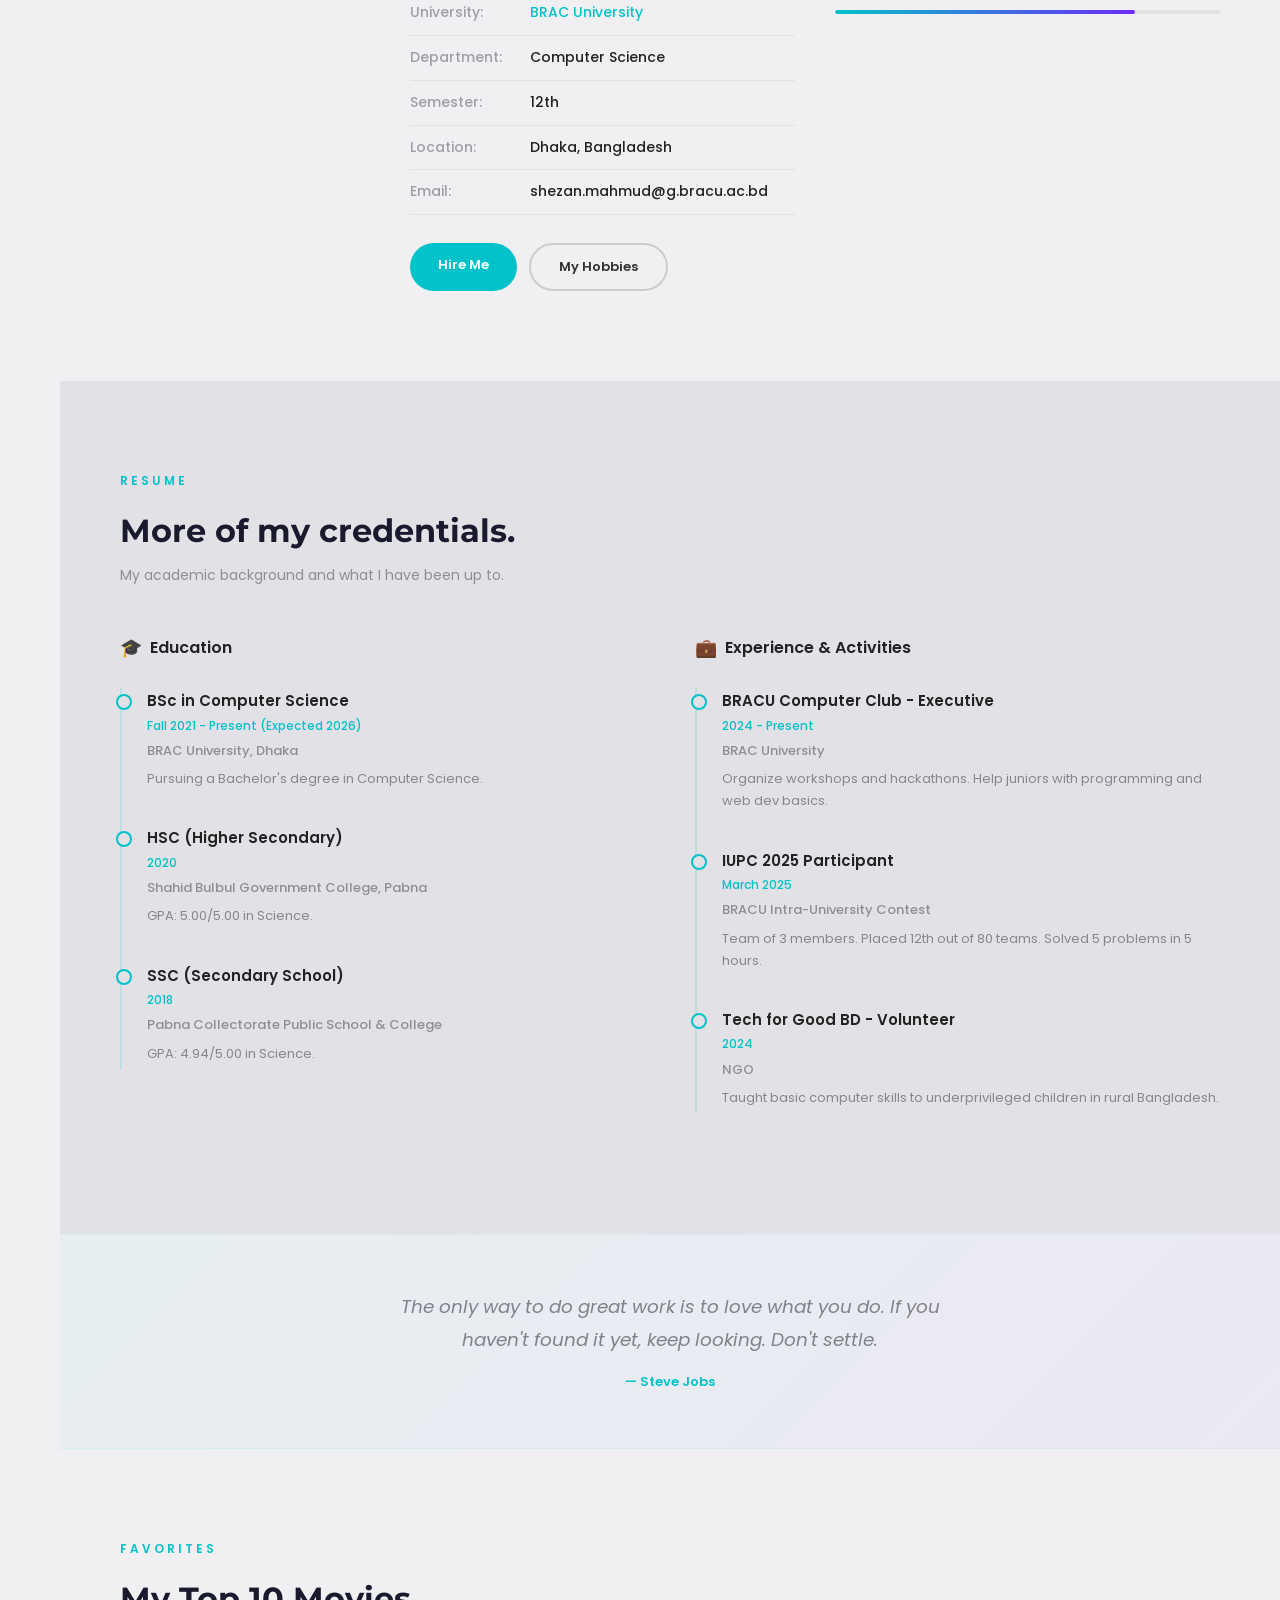
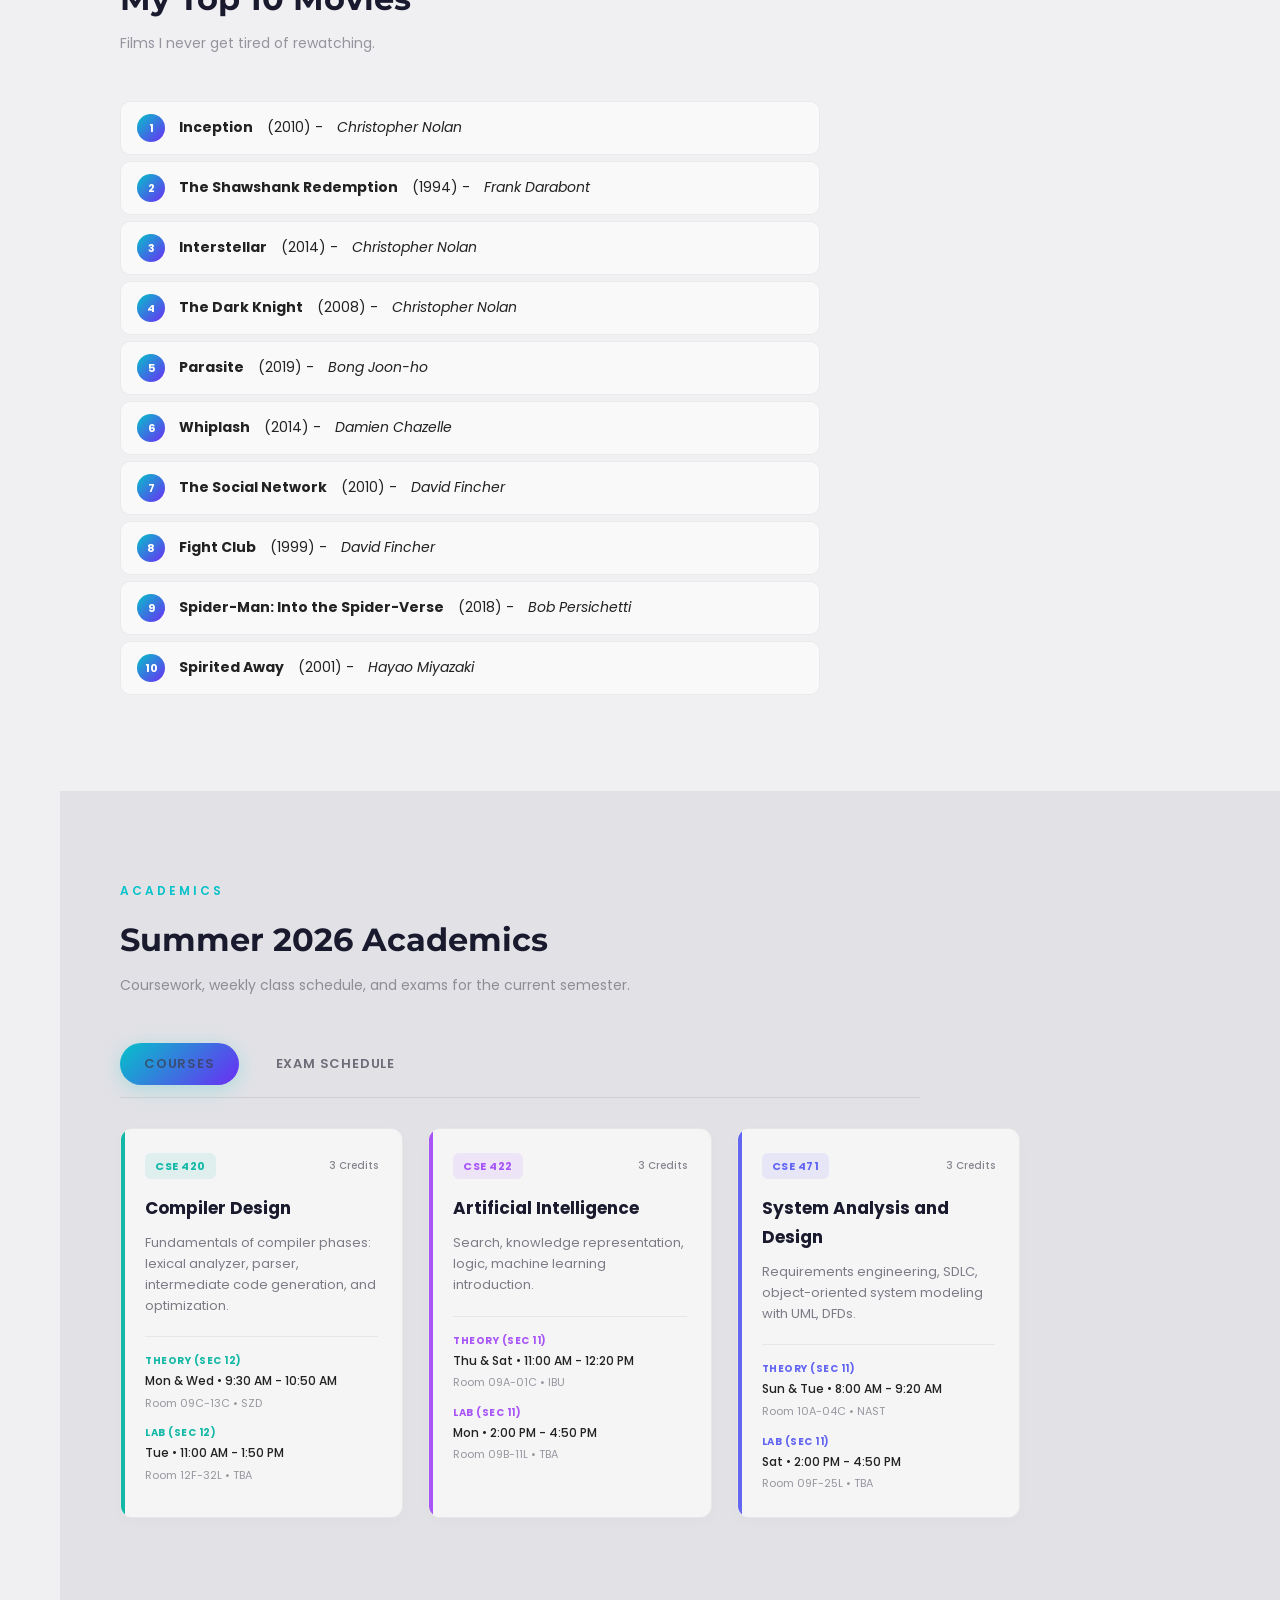
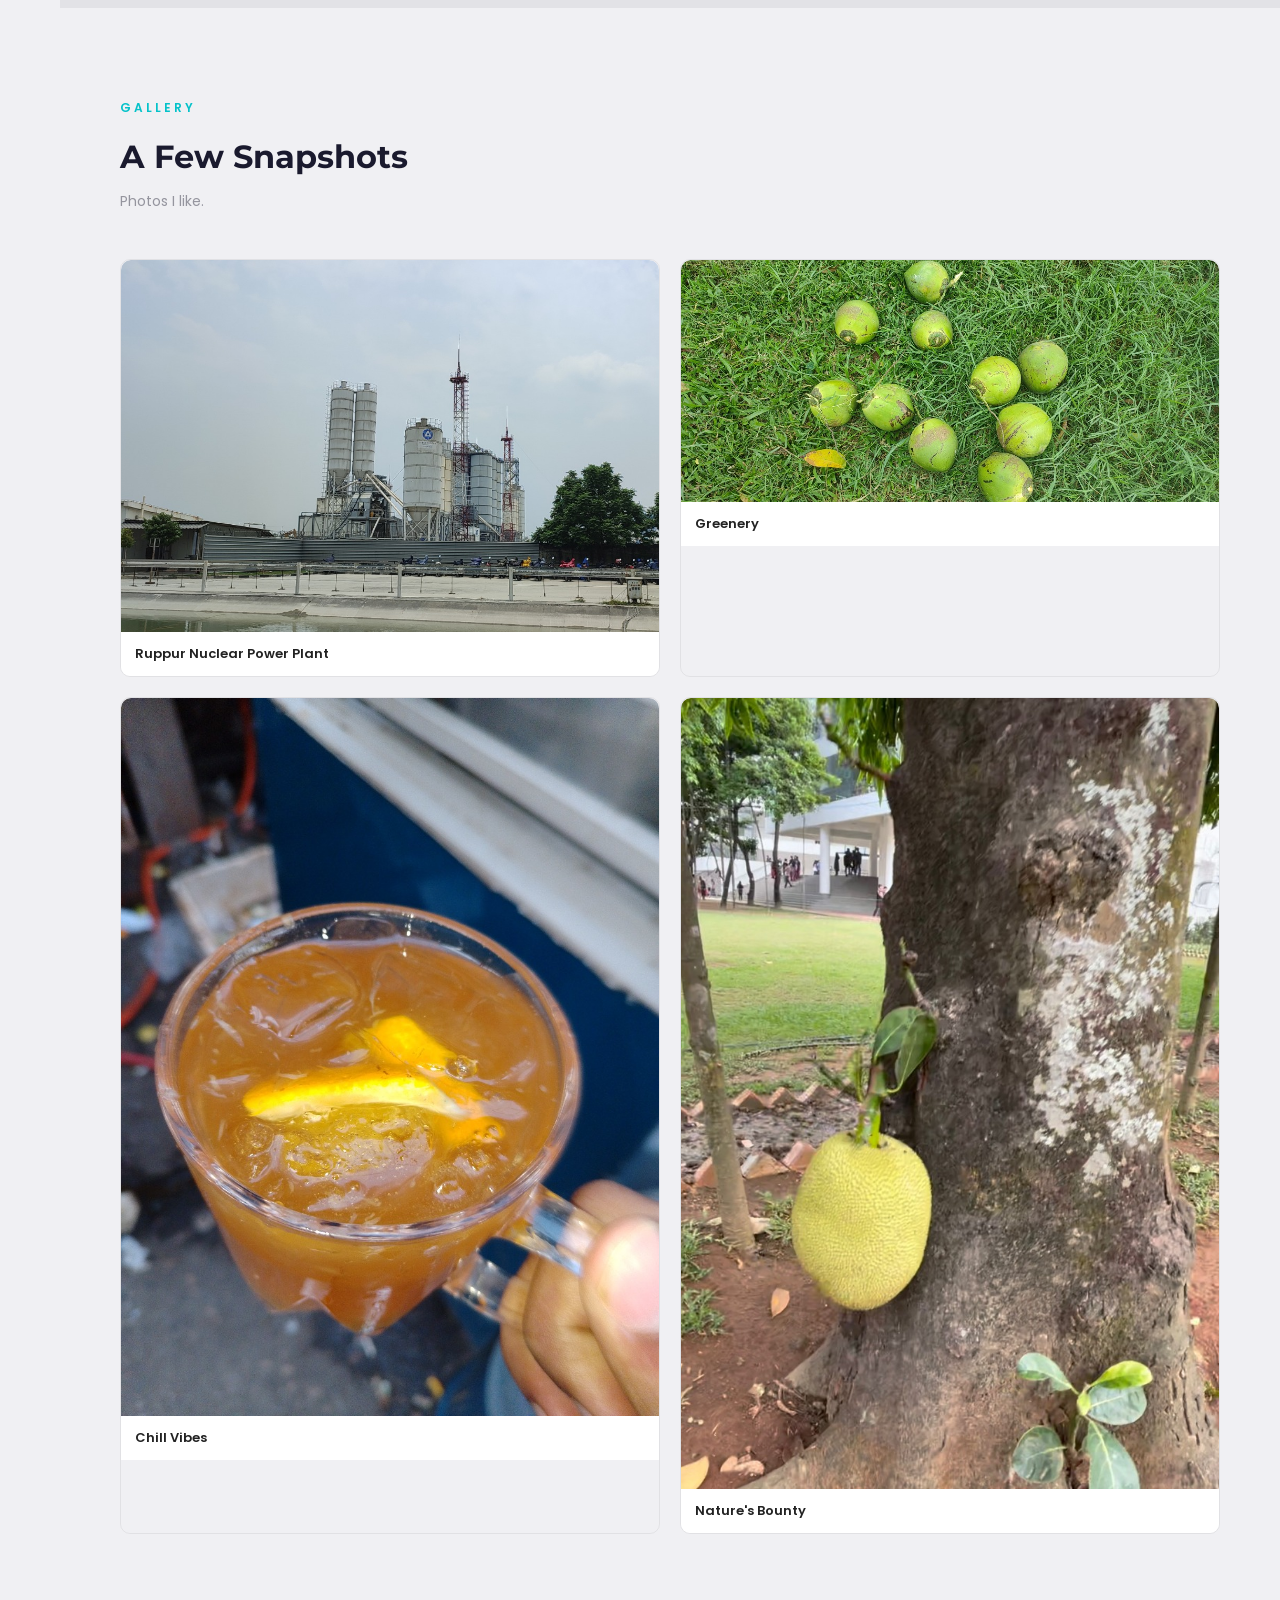
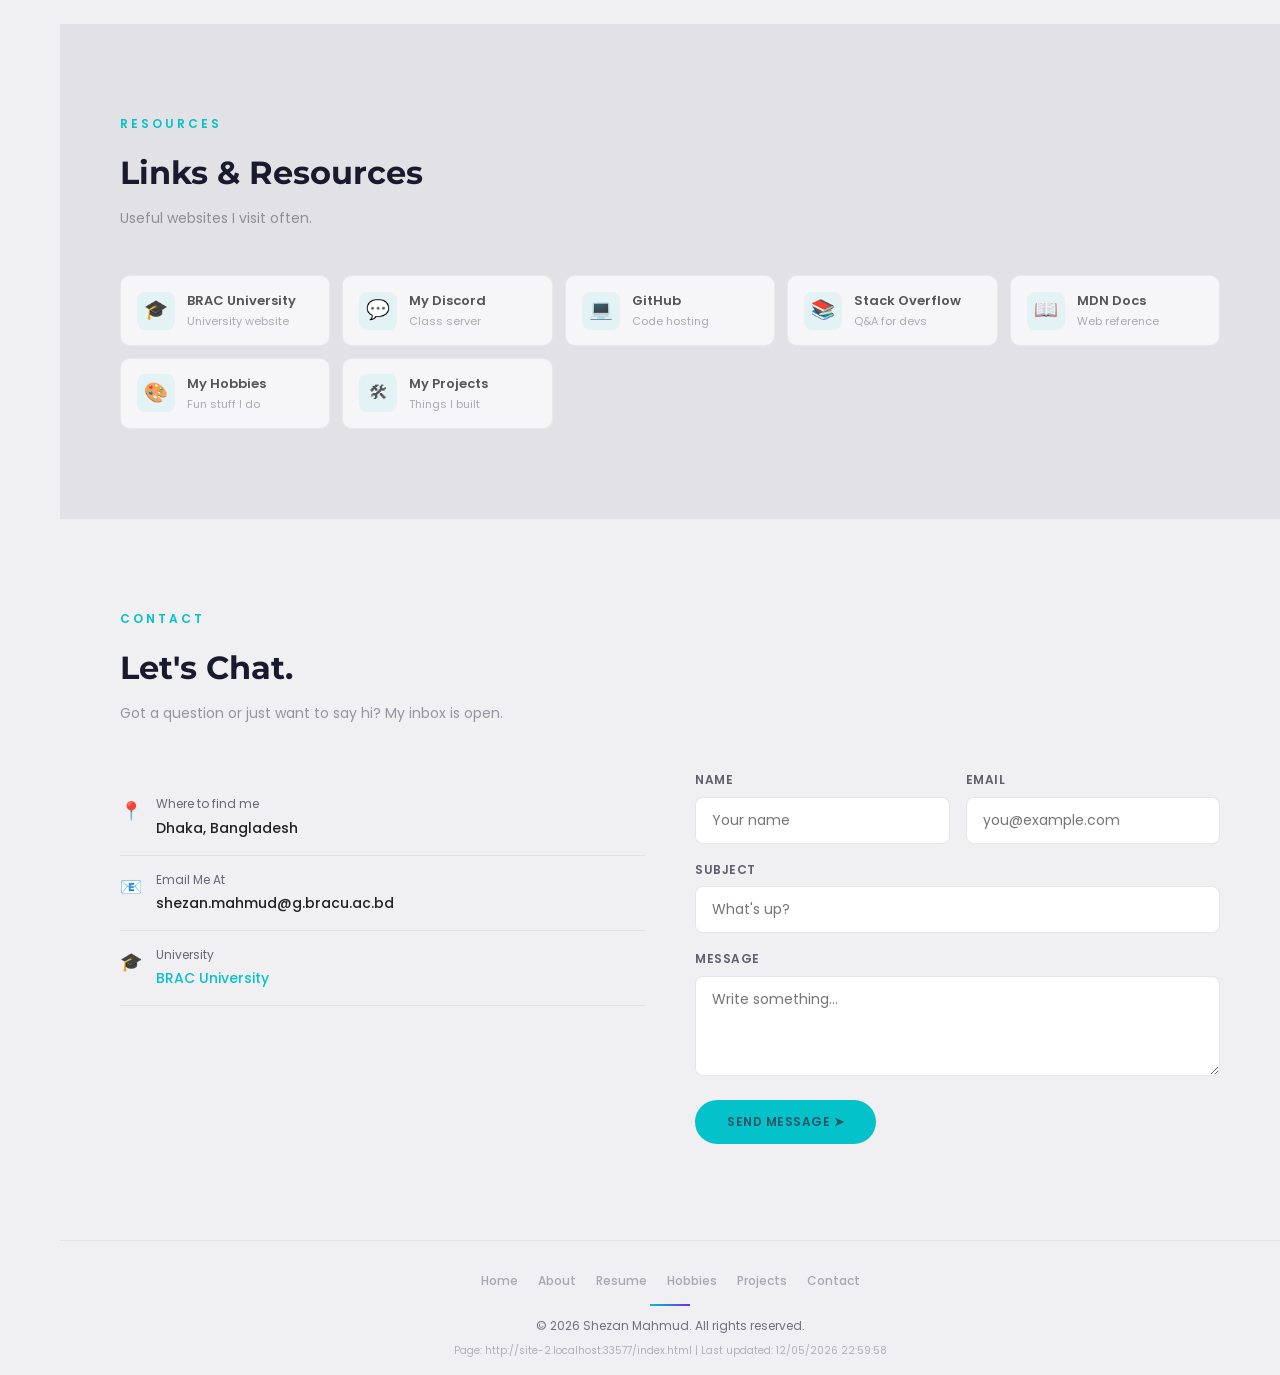
==== commit 3c7ff7a0: "Remove Class Routine tab to protect personal privacy" ====
--- a/index.html
+++ b/index.html
@@ -279,7 +279,6 @@
 
             <div class="academics-tabs">
                 <button class="tab-btn active" onclick="switchTab(event, 'tab-courses')">Courses</button>
-                <button class="tab-btn" onclick="switchTab(event, 'tab-routine')">Class Routine</button>
                 <button class="tab-btn" onclick="switchTab(event, 'tab-exams')">Exam Schedule</button>
             </div>
 
@@ -354,131 +353,7 @@
                 </div>
             </div>
 
-            <!-- Tab 2: Weekly Class Routine -->
-            <div id="tab-routine" class="tab-content">
-                <div class="routine-tbl-wrap">
-                    <table class="routine-tbl">
-                        <thead>
-                            <tr>
-                                <th>Time/Day</th>
-                                <th>Sunday</th>
-                                <th>Monday</th>
-                                <th>Tuesday</th>
-                                <th>Wednesday</th>
-                                <th>Thursday</th>
-                                <th>Friday</th>
-                                <th>Saturday</th>
-                            </tr>
-                        </thead>
-                        <tbody>
-                            <tr>
-                                <td><b>8:00 AM - 9:20 AM</b></td>
-                                <td>
-                                    <div class="routine-block cse471-block">
-                                        <span class="block-code">CSE 471</span>
-                                        <span class="block-instructor">NAST</span>
-                                        <span class="block-room">Room 10A-04C</span>
-                                    </div>
-                                </td>
-                                <td>-</td>
-                                <td>
-                                    <div class="routine-block cse471-block">
-                                        <span class="block-code">CSE 471</span>
-                                        <span class="block-instructor">NAST</span>
-                                        <span class="block-room">Room 10A-04C</span>
-                                    </div>
-                                </td>
-                                <td>-</td>
-                                <td>-</td>
-                                <td>-</td>
-                                <td>-</td>
-                            </tr>
-                            <tr>
-                                <td><b>9:30 AM - 10:50 AM</b></td>
-                                <td>-</td>
-                                <td>
-                                    <div class="routine-block cse420-block">
-                                        <span class="block-code">CSE 420</span>
-                                        <span class="block-instructor">SZD</span>
-                                        <span class="block-room">Room 09C-13C</span>
-                                    </div>
-                                </td>
-                                <td>-</td>
-                                <td>
-                                    <div class="routine-block cse420-block">
-                                        <span class="block-code">CSE 420</span>
-                                        <span class="block-instructor">SZD</span>
-                                        <span class="block-room">Room 09C-13C</span>
-                                    </div>
-                                </td>
-                                <td>-</td>
-                                <td>-</td>
-                                <td>-</td>
-                            </tr>
-                            <tr>
-                                <td><b>11:00 AM - 12:20 PM</b></td>
-                                <td>-</td>
-                                <td>-</td>
-                                <td>-</td>
-                                <td>-</td>
-                                <td>
-                                    <div class="routine-block cse422-block">
-                                        <span class="block-code">CSE 422</span>
-                                        <span class="block-instructor">IBU</span>
-                                        <span class="block-room">Room 09A-01C</span>
-                                    </div>
-                                </td>
-                                <td>-</td>
-                                <td>
-                                    <div class="routine-block cse422-block">
-                                        <span class="block-code">CSE 422</span>
-                                        <span class="block-instructor">IBU</span>
-                                        <span class="block-room">Room 09A-01C</span>
-                                    </div>
-                                </td>
-                            </tr>
-                            <tr>
-                                <td><b>11:00 AM - 1:50 PM</b></td>
-                                <td>-</td>
-                                <td>-</td>
-                                <td>
-                                    <div class="routine-block cse420-block lab-block">
-                                        <span class="block-code">CSE 420L (Lab)</span>
-                                        <span class="block-instructor">TBA</span>
-                                        <span class="block-room">Room 12F-32L</span>
-                                    </div>
-                                </td>
-                                <td>-</td>
-                                <td>-</td>
-                                <td>-</td>
-                                <td>-</td>
-                            </tr>
-                            <tr>
-                                <td><b>2:00 PM - 4:50 PM</b></td>
-                                <td>-</td>
-                                <td>
-                                    <div class="routine-block cse422-block lab-block">
-                                        <span class="block-code">CSE 422L (Lab)</span>
-                                        <span class="block-instructor">TBA</span>
-                                        <span class="block-room">Room 09B-11L</span>
-                                    </div>
-                                </td>
-                                <td>-</td>
-                                <td>-</td>
-                                <td>-</td>
-                                <td>-</td>
-                                <td>
-                                    <div class="routine-block cse471-block lab-block">
-                                        <span class="block-code">CSE 471L (Lab)</span>
-                                        <span class="block-instructor">TBA</span>
-                                        <span class="block-room">Room 09F-25L</span>
-                                    </div>
-                                </td>
-                            </tr>
-                        </tbody>
-                    </table>
-                </div>
-            </div>
+
 
             <!-- Tab 3: Timeline Exam Schedule -->
             <div id="tab-exams" class="tab-content">
